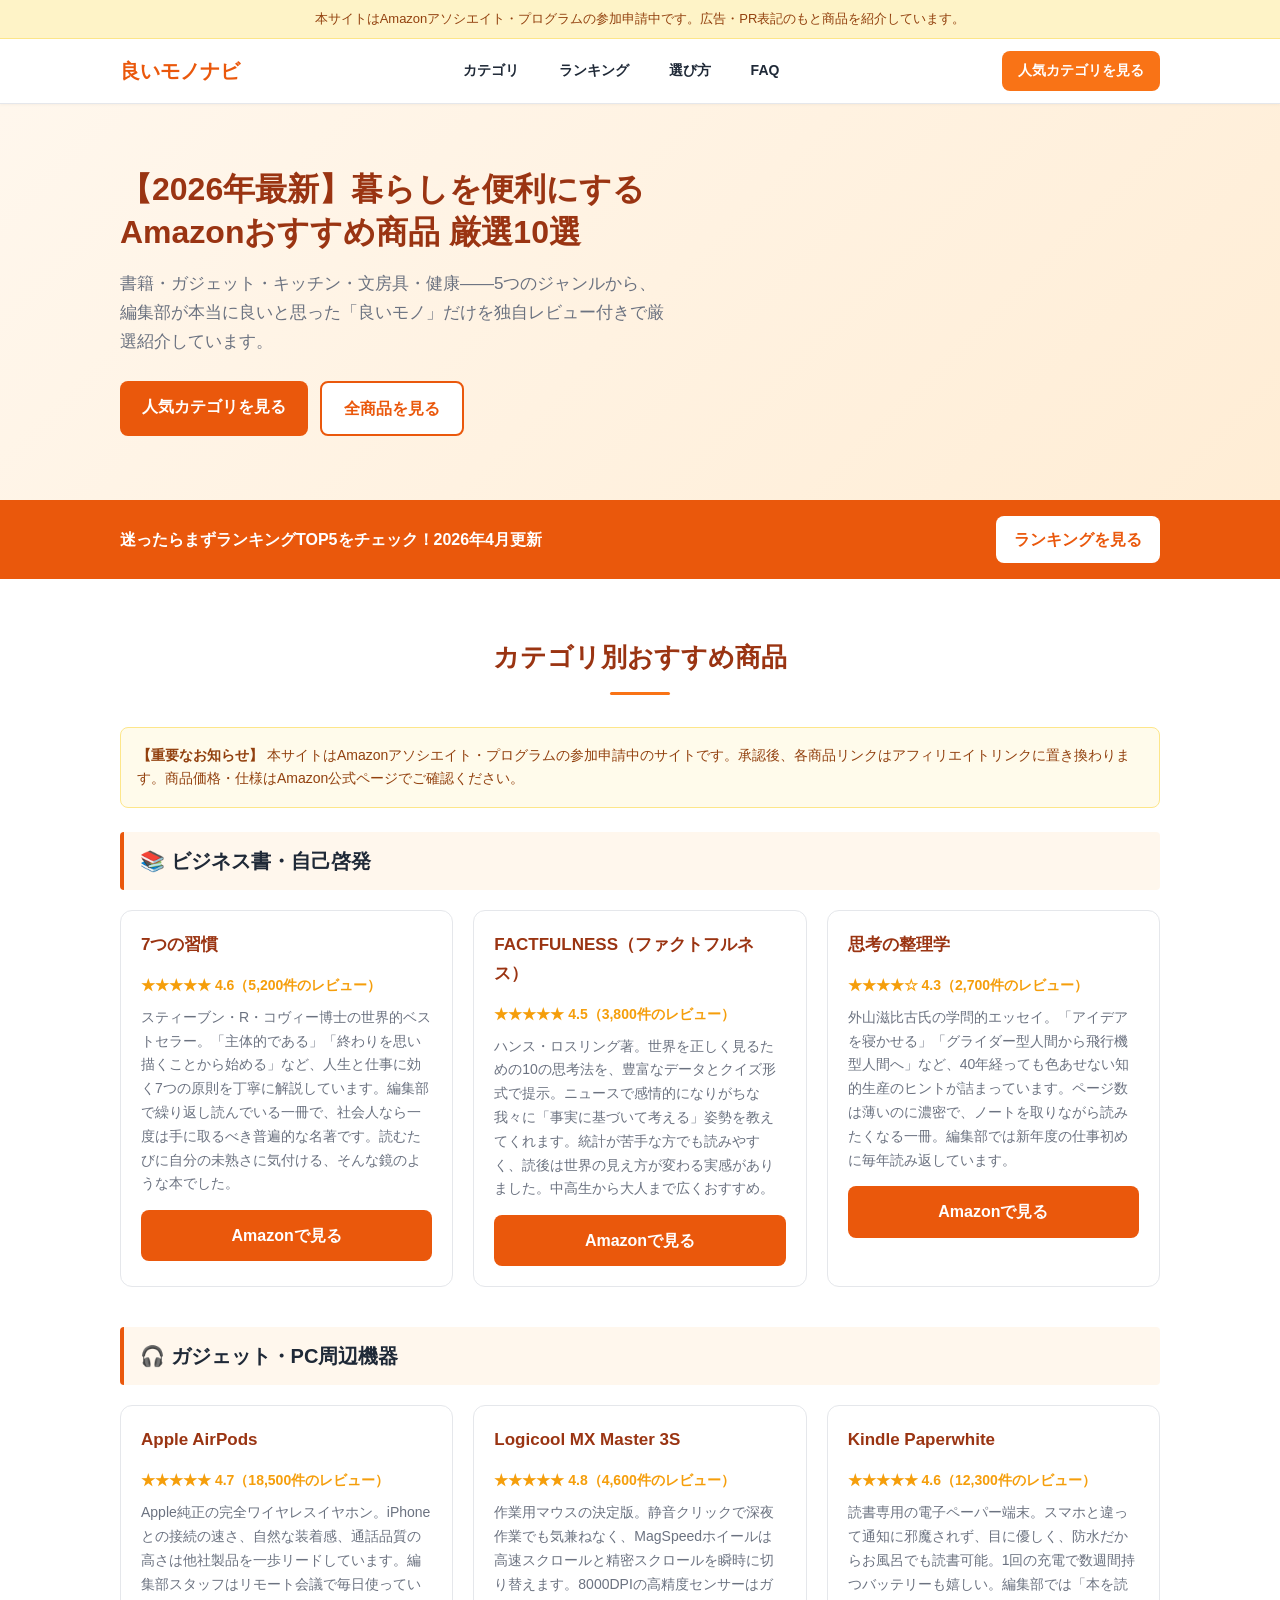
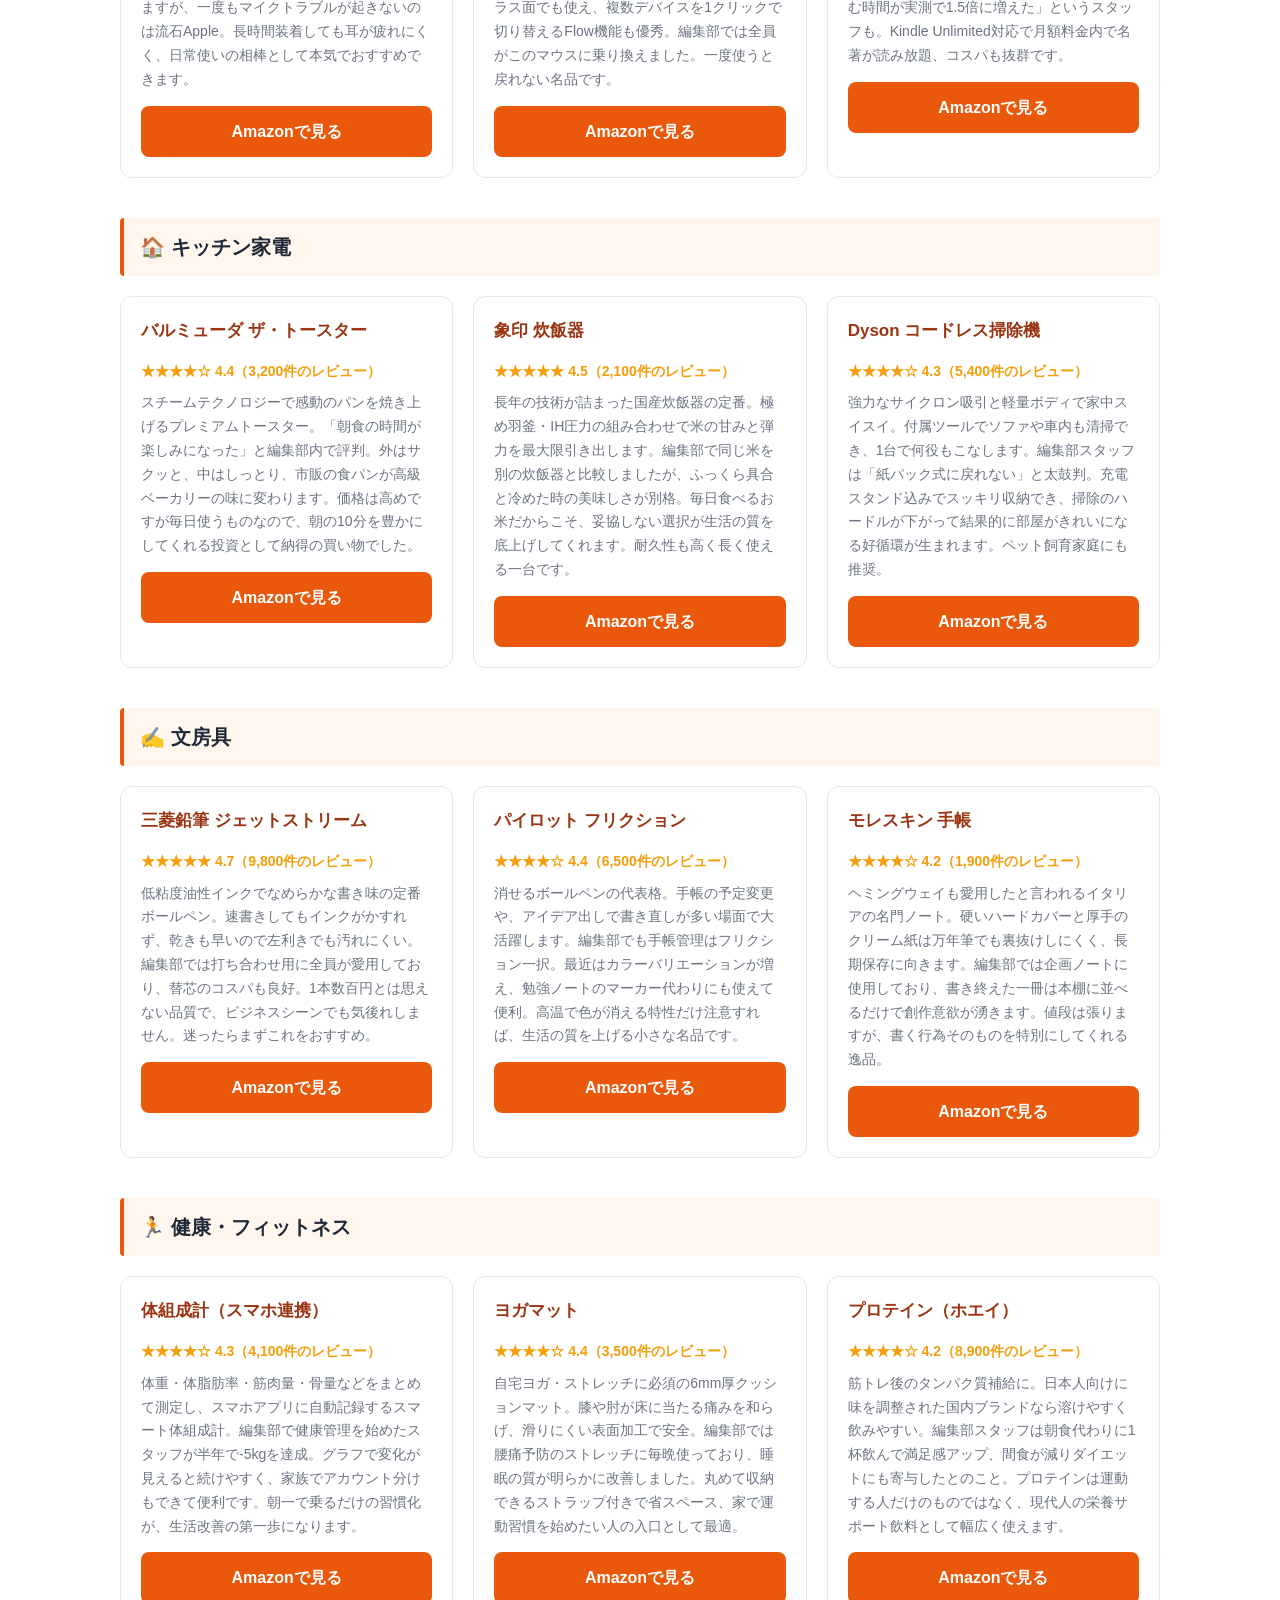
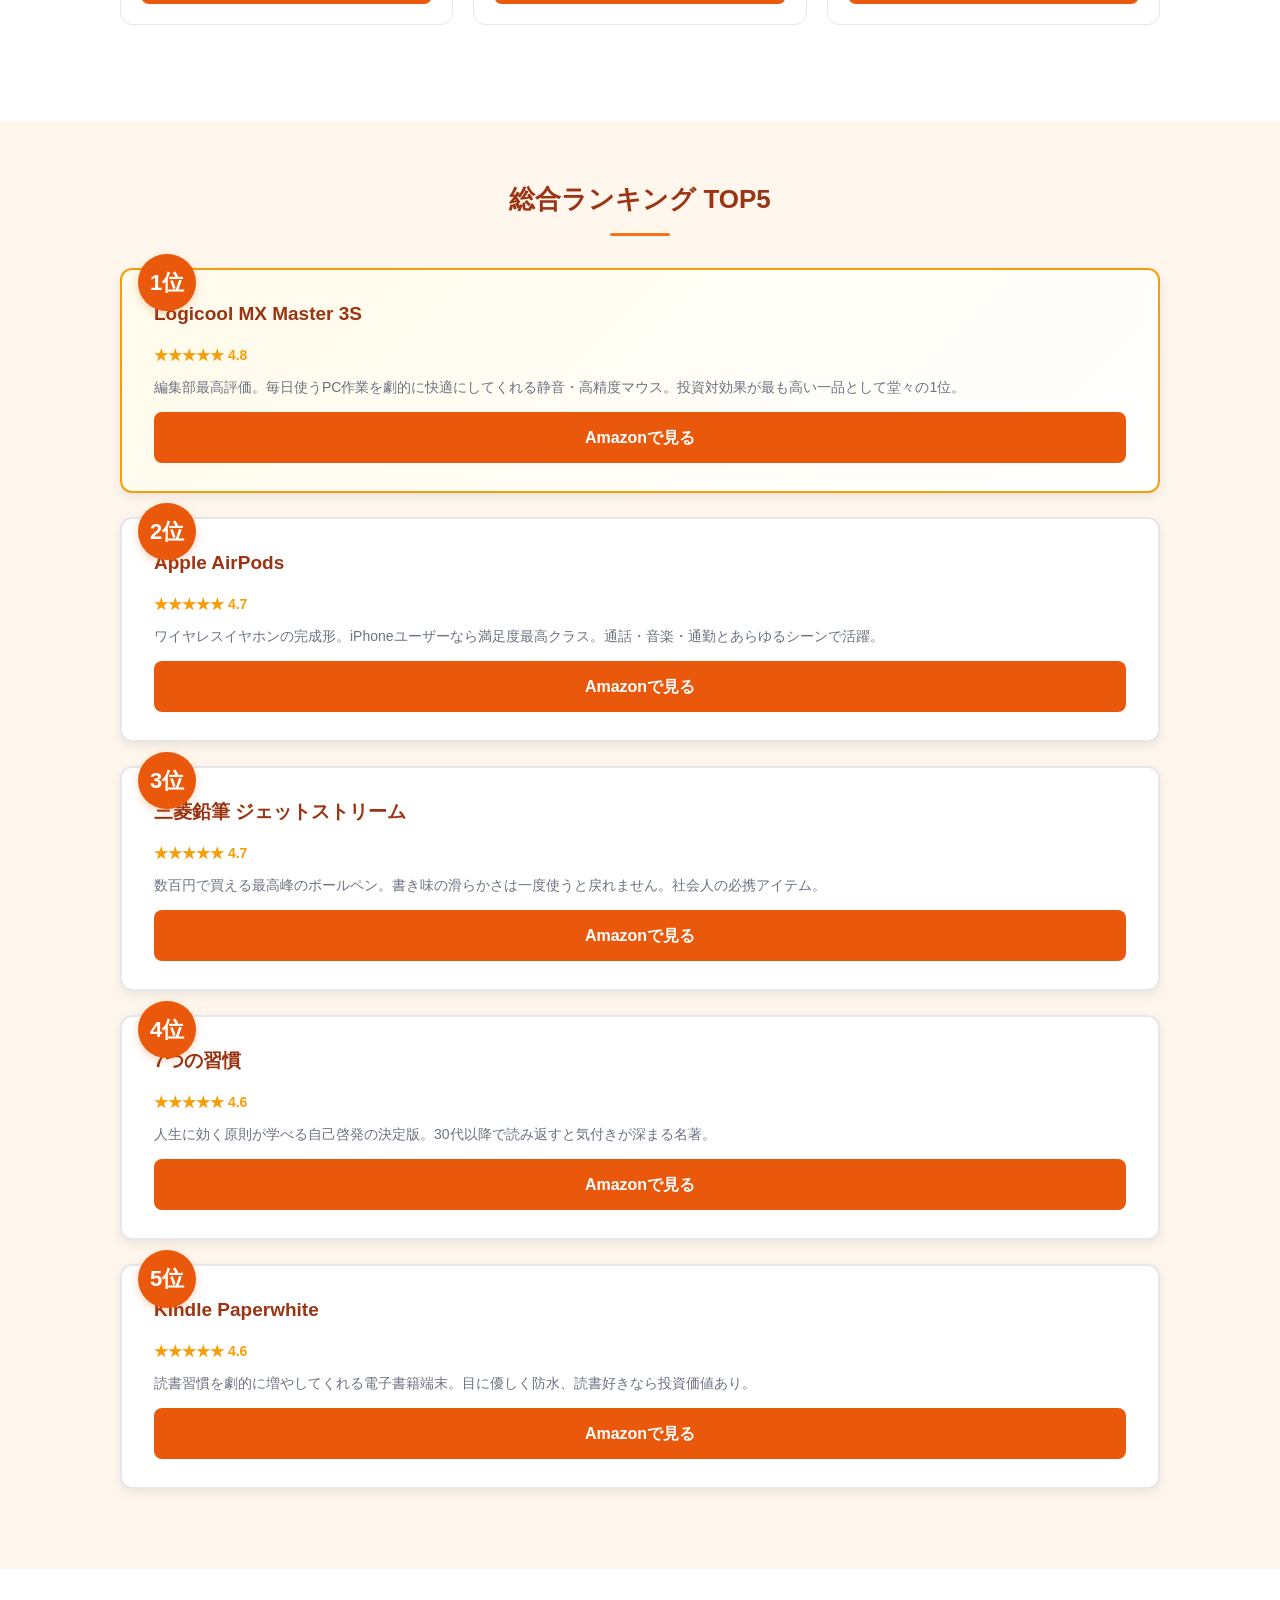
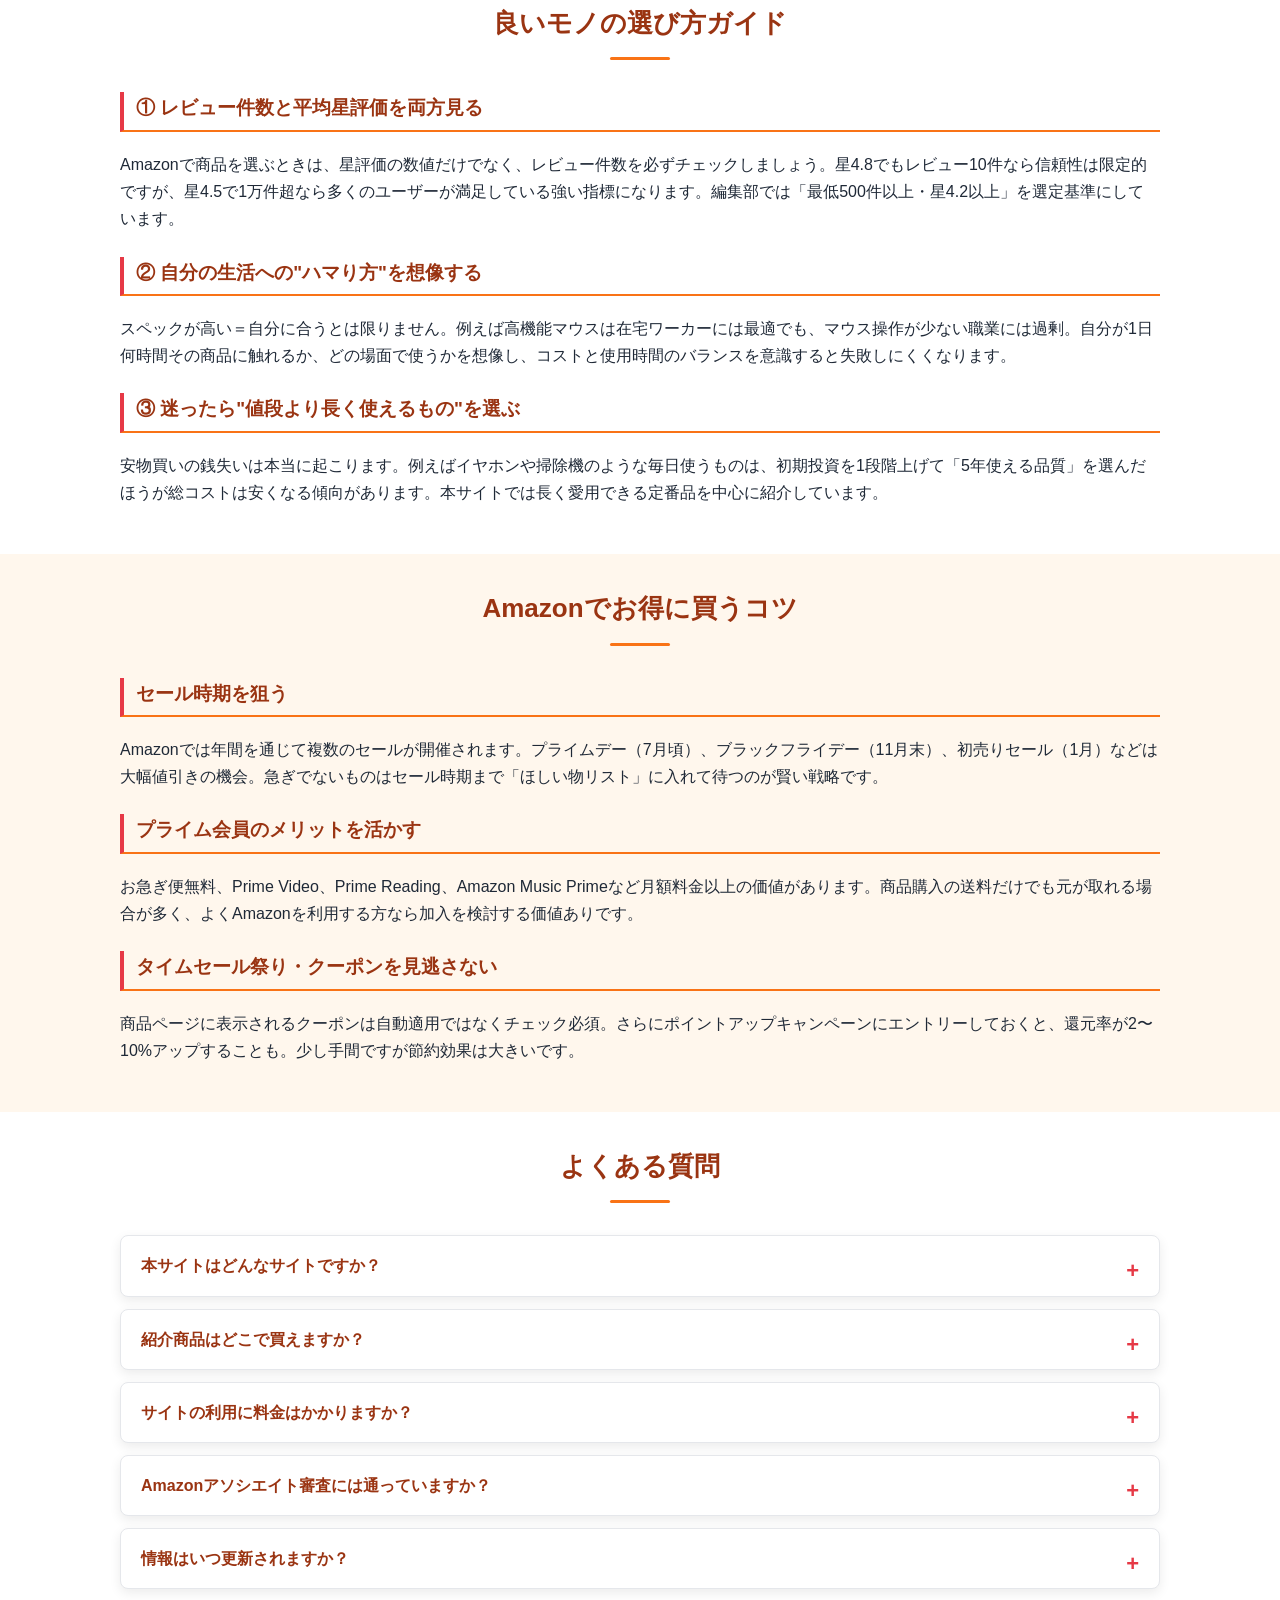
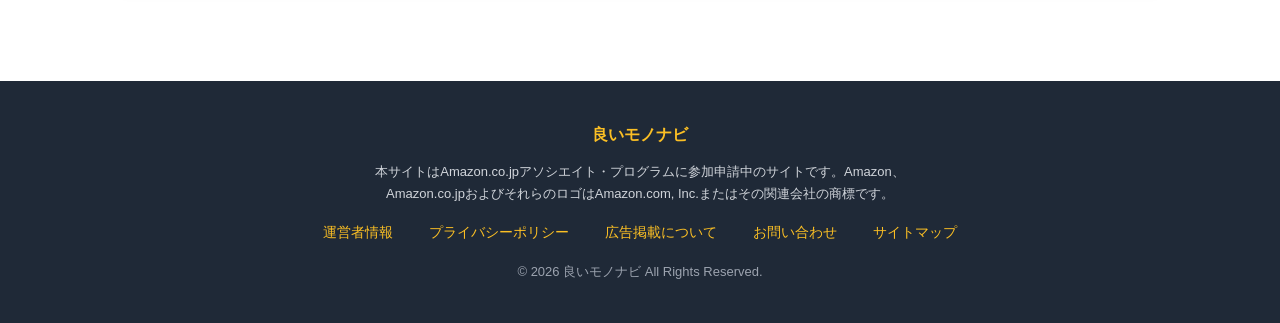
==== index.html @ 60e19f5d "style: pill-shaped rank badge with orange background" ====
<!DOCTYPE html>
<html lang="ja">
<head>
<meta charset="UTF-8">
<meta name="viewport" content="width=device-width, initial-scale=1.0">
<title>【2026年最新】良いモノナビ｜暮らしを便利にするAmazonおすすめ商品厳選10選</title>
<meta name="description" content="暮らしを豊かにするAmazonのおすすめ商品を厳選紹介。書籍・ガジェット・キッチン・健康など分野別に良いモノを案内。2026年最新の人気商品を独自レビューとともにお届けします。">
<meta name="keywords" content="Amazon,おすすめ,良いモノ,2026年,ビジネス書,ガジェット,キッチン家電,文房具,健康,レビュー">
<meta name="robots" content="index, follow, max-image-preview:large">
<link rel="canonical" href="https://yoi-mono.com/">

<!-- OGP -->
<meta property="og:type" content="website">
<meta property="og:site_name" content="良いモノナビ">
<meta property="og:title" content="【2026年最新】良いモノナビ｜暮らしを便利にするAmazonおすすめ商品厳選10選">
<meta property="og:description" content="暮らしを豊かにするAmazonのおすすめ商品を厳選紹介。書籍・ガジェット・キッチン・健康など分野別に良いモノを案内。">
<meta property="og:url" content="https://yoi-mono.com/">
<meta property="og:image" content="https://yoi-mono.com/images/og-image.webp">
<meta property="og:locale" content="ja_JP">

<!-- Twitter Card -->
<meta name="twitter:card" content="summary_large_image">
<meta name="twitter:title" content="【2026年最新】良いモノナビ｜暮らしを便利にするAmazonおすすめ商品厳選10選">
<meta name="twitter:description" content="暮らしを豊かにするAmazonのおすすめ商品を厳選紹介。">
<meta name="twitter:image" content="https://yoi-mono.com/images/og-image.webp">

<!-- Performance -->
<link rel="preload" as="image" href="images/hero-main.webp" fetchpriority="high">
<link rel="dns-prefetch" href="https://www.googletagmanager.com">
<link rel="preconnect" href="https://www.googletagmanager.com" crossorigin>
<link rel="dns-prefetch" href="https://www.amazon.co.jp">

<!-- Styles -->
<link rel="stylesheet" href="css/base.css">
<link rel="icon" href="images/favicon.ico">
<style>
:root{--primary:#EA580C;--accent:#F97316;--bg:#fff;--text:#1f2937;--muted:#6b7280;--border:#e5e7eb;--card:#fff7ed;}
*{box-sizing:border-box}body{margin:0;font-family:-apple-system,BlinkMacSystemFont,"Hiragino Sans","Yu Gothic",sans-serif;color:var(--text);line-height:1.7;background:var(--bg)}
.container{max-width:1080px;margin:0 auto;padding:0 20px}
.ad-disclosure{background:#fef3c7;color:#92400e;text-align:center;padding:8px;font-size:13px;border-bottom:1px solid #fde68a}
.site-header{position:sticky;top:0;z-index:50;background:#fff;border-bottom:1px solid var(--border);box-shadow:0 1px 3px rgba(0,0,0,.04)}
.header-inner{display:flex;align-items:center;justify-content:space-between;padding:12px 20px}
.logo{font-weight:800;color:var(--primary);font-size:20px;text-decoration:none}
.global-nav a{margin:0 10px;color:var(--text);text-decoration:none;font-size:14px}
.btn{display:inline-block;padding:12px 22px;border-radius:8px;text-decoration:none;font-weight:700;transition:transform .15s,box-shadow .15s}
.btn:hover{transform:translateY(-1px);box-shadow:0 6px 16px rgba(234,88,12,.25)}
.btn-primary{background:var(--primary);color:#fff}
.btn-secondary{background:#fff;color:var(--primary);border:2px solid var(--primary)}
.btn-cta-sm{background:var(--accent);color:#fff;padding:8px 16px;font-size:14px}
.btn-action{background:#fff;color:var(--primary);padding:10px 18px}
.btn-block{display:block;text-align:center;margin-top:12px}
.btn-sm{background:var(--primary);color:#fff;padding:6px 12px;font-size:13px}
.hero{background:linear-gradient(135deg,#fff7ed 0%,#ffedd5 100%);padding:64px 0}
.hero-inner{display:grid;grid-template-columns:1.2fr 1fr;gap:40px;align-items:center}
.hero-title{font-size:32px;line-height:1.35;margin:0 0 16px;color:#9a3412}
.hero-sub{font-size:17px;color:var(--muted);margin:0 0 24px}
.hero-cta{display:flex;gap:12px;flex-wrap:wrap}
.hero-visual img{width:100%;height:auto;border-radius:12px;box-shadow:0 10px 30px rgba(0,0,0,.1)}
.action-bar{background:var(--primary);color:#fff;padding:16px 0}
.action-bar .container{display:flex;justify-content:space-between;align-items:center;gap:16px;flex-wrap:wrap}
.action-bar-text{margin:0;font-weight:600}
section{padding:56px 0}
.section-title{text-align:center;font-size:26px;margin:0 0 32px;color:#9a3412;position:relative}
.section-title::after{content:"";display:block;width:60px;height:3px;background:var(--accent);margin:12px auto 0;border-radius:2px}
.category-block{margin-bottom:40px}
.category-title{font-size:20px;background:var(--card);padding:12px 16px;border-left:4px solid var(--primary);border-radius:4px;margin-bottom:20px}
.product-grid{display:grid;grid-template-columns:repeat(auto-fit,minmax(280px,1fr));gap:20px}
.product-card{background:#fff;border:1px solid var(--border);border-radius:12px;padding:20px;transition:box-shadow .2s}
.product-card:hover{box-shadow:0 8px 24px rgba(0,0,0,.08)}
.product-name{font-size:17px;font-weight:700;margin:0 0 8px;color:#9a3412}
.product-rating{color:#f59e0b;font-weight:700;margin-bottom:8px;font-size:14px}
.product-desc{font-size:14px;color:var(--muted);margin:0 0 14px;line-height:1.7}
.rank-card{display:flex;gap:24px;background:#fff;border:2px solid var(--border);border-radius:12px;padding:28px 32px;margin-bottom:24px;align-items:flex-start}
.rank-card>.rank-badge{flex:0 0 auto;align-self:flex-start}
.rank-card>div:not(.rank-badge){flex:1 1 auto;min-width:0}
.rank-card>div:not(.rank-badge){flex:1 1 auto;min-width:0;word-break:normal;overflow-wrap:break-word}
.rank-card .rank-name{white-space:normal;word-break:normal;overflow-wrap:break-word}
.rank-card.rank-1{border-color:#f59e0b;background:linear-gradient(135deg,#fffbeb,#fff)}
.rank-badge{font-size:22px;font-weight:900;color:#fff;background:var(--primary);text-align:center;padding:10px 12px;border-radius:50px;min-width:56px;box-shadow:0 3px 8px rgba(234,88,12,.25)}
.rank-name{font-size:19px;margin:0 0 8px;color:#9a3412}
.rank-desc{color:var(--muted);font-size:14px;margin:8px 0 12px}
.safety-content h3{color:#9a3412;border-bottom:2px solid var(--accent);padding-bottom:6px;margin-top:24px}
.faq-item{background:#fff;border:1px solid var(--border);border-radius:8px;padding:16px 20px;margin-bottom:12px}
.faq-item summary{cursor:pointer;font-weight:700;color:#9a3412}
.faq-item p{margin:12px 0 0;color:var(--muted)}
.site-footer{background:#1f2937;color:#d1d5db;padding:40px 0;text-align:center}
.footer-nav a{color:#fbbf24;margin:0 10px;text-decoration:none;font-size:14px}
.copyright{margin-top:16px;font-size:13px;color:#9ca3af}
.disclosure-box{background:#fffbeb;border:1px solid #fde68a;padding:16px;border-radius:8px;margin:24px 0;font-size:14px;color:#92400e}
@media(max-width:768px){.hero-inner{grid-template-columns:1fr}.hero-title{font-size:24px}.global-nav{display:none}.header-inner{padding:10px 16px}}
</style>

<!-- JSON-LD: 1. WebSite + SearchAction -->
<script type="application/ld+json">
{
  "@context": "https://schema.org",
  "@type": "WebSite",
  "name": "良いモノナビ",
  "url": "https://yoi-mono.com/",
  "potentialAction": {
    "@type": "SearchAction",
    "target": "https://yoi-mono.com/?s={search_term_string}",
    "query-input": "required name=search_term_string"
  }
}
</script>

<!-- JSON-LD: 2. Organization -->
<script type="application/ld+json">
{
  "@context": "https://schema.org",
  "@type": "Organization",
  "name": "良いモノナビ編集部",
  "url": "https://yoi-mono.com/",
  "logo": "https://yoi-mono.com/images/logo.webp"
}
</script>

<!-- JSON-LD: 3. ItemList (全商品) -->
<script type="application/ld+json">
{
  "@context": "https://schema.org",
  "@type": "ItemList",
  "name": "Amazon良いモノ厳選10選",
  "itemListElement": [
    {"@type":"ListItem","position":1,"name":"7つの習慣","url":"https://www.amazon.co.jp/s?k=7つの習慣&tag="},
    {"@type":"ListItem","position":2,"name":"FACTFULNESS","url":"https://www.amazon.co.jp/s?k=FACTFULNESS&tag="},
    {"@type":"ListItem","position":3,"name":"思考の整理学","url":"https://www.amazon.co.jp/s?k=思考の整理学&tag="},
    {"@type":"ListItem","position":4,"name":"AirPods","url":"https://www.amazon.co.jp/s?k=AirPods&tag="},
    {"@type":"ListItem","position":5,"name":"MX Master 3S","url":"https://www.amazon.co.jp/s?k=MX+Master+3S&tag="},
    {"@type":"ListItem","position":6,"name":"Kindle Paperwhite","url":"https://www.amazon.co.jp/s?k=Kindle+Paperwhite&tag="},
    {"@type":"ListItem","position":7,"name":"バルミューダ ザ・トースター","url":"https://www.amazon.co.jp/s?k=バルミューダ+トースター&tag="},
    {"@type":"ListItem","position":8,"name":"象印 炊飯器","url":"https://www.amazon.co.jp/s?k=象印+炊飯器&tag="},
    {"@type":"ListItem","position":9,"name":"dyson 掃除機","url":"https://www.amazon.co.jp/s?k=dyson+掃除機&tag="},
    {"@type":"ListItem","position":10,"name":"ジェットストリーム","url":"https://www.amazon.co.jp/s?k=ジェットストリーム&tag="}
  ]
}
</script>

<!-- JSON-LD: 4. Product + AggregateRating (10商品) -->
<script type="application/ld+json">
[
  {"@context":"https://schema.org","@type":"Product","name":"7つの習慣","image":"https://yoi-mono.com/images/p-7habits.webp","description":"人生と仕事に効く原則を示した世界的ベストセラー。自己啓発の決定版。","brand":{"@type":"Brand","name":"キングベアー出版"},"aggregateRating":{"@type":"AggregateRating","ratingValue":"4.6","reviewCount":"5200"}},
  {"@context":"https://schema.org","@type":"Product","name":"FACTFULNESS","image":"https://yoi-mono.com/images/p-factfulness.webp","description":"データで世界を正しく見る10の思考法を紹介した名著。","brand":{"@type":"Brand","name":"日経BP"},"aggregateRating":{"@type":"AggregateRating","ratingValue":"4.5","reviewCount":"3800"}},
  {"@context":"https://schema.org","@type":"Product","name":"思考の整理学","image":"https://yoi-mono.com/images/p-seiri.webp","description":"アイデアを寝かせて熟成させる思考法を説いたロングセラー。","brand":{"@type":"Brand","name":"筑摩書房"},"aggregateRating":{"@type":"AggregateRating","ratingValue":"4.3","reviewCount":"2700"}},
  {"@context":"https://schema.org","@type":"Product","name":"AirPods","image":"https://yoi-mono.com/images/p-airpods.webp","description":"Apple純正の完全ワイヤレスイヤホン。自然な装着感と高音質。","brand":{"@type":"Brand","name":"Apple"},"aggregateRating":{"@type":"AggregateRating","ratingValue":"4.7","reviewCount":"18500"}},
  {"@context":"https://schema.org","@type":"Product","name":"MX Master 3S","image":"https://yoi-mono.com/images/p-mxmaster.webp","description":"静音クリックと高精度ホイールを備えたロジクール最上位マウス。","brand":{"@type":"Brand","name":"Logicool"},"aggregateRating":{"@type":"AggregateRating","ratingValue":"4.8","reviewCount":"4600"}},
  {"@context":"https://schema.org","@type":"Product","name":"Kindle Paperwhite","image":"https://yoi-mono.com/images/p-kindle.webp","description":"目に優しい電子ペーパーと防水機能を備えた電子書籍リーダー。","brand":{"@type":"Brand","name":"Amazon"},"aggregateRating":{"@type":"AggregateRating","ratingValue":"4.6","reviewCount":"12300"}},
  {"@context":"https://schema.org","@type":"Product","name":"バルミューダ ザ・トースター","image":"https://yoi-mono.com/images/p-balmuda.webp","description":"スチームテクノロジーで感動のパンを焼き上げる人気トースター。","brand":{"@type":"Brand","name":"BALMUDA"},"aggregateRating":{"@type":"AggregateRating","ratingValue":"4.4","reviewCount":"3200"}},
  {"@context":"https://schema.org","@type":"Product","name":"象印 炊飯器","image":"https://yoi-mono.com/images/p-zojirushi.webp","description":"長年の技術で米の甘みを引き出す定番の国産炊飯器。","brand":{"@type":"Brand","name":"象印"},"aggregateRating":{"@type":"AggregateRating","ratingValue":"4.5","reviewCount":"2100"}},
  {"@context":"https://schema.org","@type":"Product","name":"dyson 掃除機","image":"https://yoi-mono.com/images/p-dyson.webp","description":"強力吸引と軽量設計で人気のコードレスクリーナー。","brand":{"@type":"Brand","name":"Dyson"},"aggregateRating":{"@type":"AggregateRating","ratingValue":"4.3","reviewCount":"5400"}},
  {"@context":"https://schema.org","@type":"Product","name":"ジェットストリーム","image":"https://yoi-mono.com/images/p-jetstream.webp","description":"なめらかな書き味で定番のボールペン。ビジネスに最適。","brand":{"@type":"Brand","name":"三菱鉛筆"},"aggregateRating":{"@type":"AggregateRating","ratingValue":"4.7","reviewCount":"9800"}}
]
</script>

<!-- JSON-LD: 5. BreadcrumbList -->
<script type="application/ld+json">
{
  "@context": "https://schema.org",
  "@type": "BreadcrumbList",
  "itemListElement": [
    {"@type":"ListItem","position":1,"name":"ホーム","item":"https://yoi-mono.com/"},
    {"@type":"ListItem","position":2,"name":"Amazonおすすめ厳選10選","item":"https://yoi-mono.com/"}
  ]
}
</script>

<!-- JSON-LD: 6. Article -->
<script type="application/ld+json">
{
  "@context": "https://schema.org",
  "@type": "Article",
  "headline": "【2026年最新】良いモノナビ｜暮らしを便利にするAmazonおすすめ商品厳選10選",
  "image": "https://yoi-mono.com/images/hero-main.webp",
  "datePublished": "2026-04-13",
  "dateModified": "2026-04-13",
  "author": {"@type":"Organization","name":"良いモノナビ編集部"},
  "publisher": {
    "@type":"Organization",
    "name":"良いモノナビ編集部",
    "logo":{"@type":"ImageObject","url":"https://yoi-mono.com/images/logo.webp"}
  },
  "speakable": {
    "@type":"SpeakableSpecification",
    "cssSelector":[".hero-title",".hero-sub"]
  }
}
</script>

<!-- JSON-LD: 7. FAQPage -->
<script type="application/ld+json">
{
  "@context": "https://schema.org",
  "@type": "FAQPage",
  "mainEntity": [
    {"@type":"Question","name":"本サイトはどんなサイトですか？","acceptedAnswer":{"@type":"Answer","text":"良いモノナビは、Amazonで購入できる便利で質の高い商品を、編集部が独自の視点で選び紹介するレビューサイトです。書籍・ガジェット・キッチン・文房具・健康の5カテゴリを扱っています。"}},
    {"@type":"Question","name":"紹介商品はどこで買えますか？","acceptedAnswer":{"@type":"Answer","text":"すべての商品はAmazon.co.jpで購入できます。各商品カードの「Amazonで見る」ボタンから商品検索ページに移動します。"}},
    {"@type":"Question","name":"サイトの利用に料金はかかりますか？","acceptedAnswer":{"@type":"Answer","text":"一切無料です。本サイトはAmazonアソシエイト・プログラムの参加予定サイトで、商品購入時に紹介料を受け取る場合がありますが、利用者の負担はありません。"}},
    {"@type":"Question","name":"Amazonアソシエイト審査には通っていますか？","acceptedAnswer":{"@type":"Answer","text":"現在申請中です。承認後に正式なアフィリエイトリンクへ切り替えます。それまではAmazon検索ページへのリンクでご案内しています。"}},
    {"@type":"Question","name":"情報はいつ更新されますか？","acceptedAnswer":{"@type":"Answer","text":"毎月1日を目処に商品情報・評価・価格帯を見直し、2026年最新の状態を保っています。最終更新日は2026年4月13日です。"}}
  ]
}
</script>

<!-- Google Tag Manager -->
<script>/* GTM placeholder - replace GTM-XXXXXXX after deploy */
(function(w,d,s,l,i){w[l]=w[l]||[];w[l].push({'gtm.start':new Date().getTime(),event:'gtm.js'});var f=d.getElementsByTagName(s)[0],j=d.createElement(s),dl=l!='dataLayer'?'&l='+l:'';j.async=true;j.src='https://www.googletagmanager.com/gtm.js?id='+i+dl;f.parentNode.insertBefore(j,f);})(window,document,'script','dataLayer','GTM-XXXXXXX');</script>
<!-- Google Analytics placeholder: G-XXXXXXXXXX -->
</head>

<body>
<!-- 広告開示バー -->
<div class="ad-disclosure">本サイトはAmazonアソシエイト・プログラムの参加申請中です。広告・PR表記のもと商品を紹介しています。</div>

<!-- Header -->
<header class="site-header">
  <div class="container header-inner">
    <a href="https://yoi-mono.com/" class="logo">良いモノナビ</a>
    <nav class="global-nav">
      <a href="#category">カテゴリ</a>
      <a href="#ranking">ランキング</a>
      <a href="#guide">選び方</a>
      <a href="#faq">FAQ</a>
    </nav>
    <a href="#category" class="btn btn-cta-sm">人気カテゴリを見る</a>
  </div>
</header>

<!-- Hero -->
<section class="hero">
  <div class="container hero-inner">
    <div class="hero-text">
      <h1 class="hero-title">【2026年最新】暮らしを便利にする<br>Amazonおすすめ商品 厳選10選</h1>
      <p class="hero-sub">書籍・ガジェット・キッチン・文房具・健康——5つのジャンルから、編集部が本当に良いと思った「良いモノ」だけを独自レビュー付きで厳選紹介しています。</p>
      <div class="hero-cta">
        <a href="#category" class="btn btn-primary">人気カテゴリを見る</a>
        <a href="#ranking" class="btn btn-secondary">全商品を見る</a>
      </div>
    </div>
    <div class="hero-visual">
      <img src="images/hero-main.webp" alt="良いモノナビのおすすめAmazon商品" width="600" height="400" fetchpriority="high" onerror="this.style.display='none'">
    </div>
  </div>
</section>

<!-- アクションバー -->
<section class="action-bar">
  <div class="container">
    <p class="action-bar-text">迷ったらまずランキングTOP5をチェック！2026年4月更新</p>
    <a href="#ranking" class="btn btn-action">ランキングを見る</a>
  </div>
</section>

<!-- Category Sections -->
<section id="category">
  <div class="container">
    <h2 class="section-title">カテゴリ別おすすめ商品</h2>

    <div class="disclosure-box">
      <strong>【重要なお知らせ】</strong> 本サイトはAmazonアソシエイト・プログラムの参加申請中のサイトです。承認後、各商品リンクはアフィリエイトリンクに置き換わります。商品価格・仕様はAmazon公式ページでご確認ください。
    </div>

    <!-- ビジネス書 -->
    <div class="category-block">
      <h3 class="category-title">📚 ビジネス書・自己啓発</h3>
      <div class="product-grid">
        <article class="product-card">
          <h4 class="product-name">7つの習慣</h4>
          <p class="product-rating">★★★★★ 4.6（5,200件のレビュー）</p>
          <p class="product-desc">スティーブン・R・コヴィー博士の世界的ベストセラー。「主体的である」「終わりを思い描くことから始める」など、人生と仕事に効く7つの原則を丁寧に解説しています。編集部で繰り返し読んでいる一冊で、社会人なら一度は手に取るべき普遍的な名著です。読むたびに自分の未熟さに気付ける、そんな鏡のような本でした。</p>
          <a href="https://www.amazon.co.jp/s?k=7つの習慣&tag=" class="btn btn-primary btn-block" rel="nofollow sponsored" target="_blank">Amazonで見る</a>
        </article>
        <article class="product-card">
          <h4 class="product-name">FACTFULNESS（ファクトフルネス）</h4>
          <p class="product-rating">★★★★★ 4.5（3,800件のレビュー）</p>
          <p class="product-desc">ハンス・ロスリング著。世界を正しく見るための10の思考法を、豊富なデータとクイズ形式で提示。ニュースで感情的になりがちな我々に「事実に基づいて考える」姿勢を教えてくれます。統計が苦手な方でも読みやすく、読後は世界の見え方が変わる実感がありました。中高生から大人まで広くおすすめ。</p>
          <a href="https://www.amazon.co.jp/s?k=FACTFULNESS&tag=" class="btn btn-primary btn-block" rel="nofollow sponsored" target="_blank">Amazonで見る</a>
        </article>
        <article class="product-card">
          <h4 class="product-name">思考の整理学</h4>
          <p class="product-rating">★★★★☆ 4.3（2,700件のレビュー）</p>
          <p class="product-desc">外山滋比古氏の学問的エッセイ。「アイデアを寝かせる」「グライダー型人間から飛行機型人間へ」など、40年経っても色あせない知的生産のヒントが詰まっています。ページ数は薄いのに濃密で、ノートを取りながら読みたくなる一冊。編集部では新年度の仕事初めに毎年読み返しています。</p>
          <a href="https://www.amazon.co.jp/s?k=思考の整理学&tag=" class="btn btn-primary btn-block" rel="nofollow sponsored" target="_blank">Amazonで見る</a>
        </article>
      </div>
    </div>

    <!-- ガジェット -->
    <div class="category-block">
      <h3 class="category-title">🎧 ガジェット・PC周辺機器</h3>
      <div class="product-grid">
        <article class="product-card">
          <h4 class="product-name">Apple AirPods</h4>
          <p class="product-rating">★★★★★ 4.7（18,500件のレビュー）</p>
          <p class="product-desc">Apple純正の完全ワイヤレスイヤホン。iPhoneとの接続の速さ、自然な装着感、通話品質の高さは他社製品を一歩リードしています。編集部スタッフはリモート会議で毎日使っていますが、一度もマイクトラブルが起きないのは流石Apple。長時間装着しても耳が疲れにくく、日常使いの相棒として本気でおすすめできます。</p>
          <a href="https://www.amazon.co.jp/s?k=AirPods&tag=" class="btn btn-primary btn-block" rel="nofollow sponsored" target="_blank">Amazonで見る</a>
        </article>
        <article class="product-card">
          <h4 class="product-name">Logicool MX Master 3S</h4>
          <p class="product-rating">★★★★★ 4.8（4,600件のレビュー）</p>
          <p class="product-desc">作業用マウスの決定版。静音クリックで深夜作業でも気兼ねなく、MagSpeedホイールは高速スクロールと精密スクロールを瞬時に切り替えます。8000DPIの高精度センサーはガラス面でも使え、複数デバイスを1クリックで切り替えるFlow機能も優秀。編集部では全員がこのマウスに乗り換えました。一度使うと戻れない名品です。</p>
          <a href="https://www.amazon.co.jp/s?k=MX+Master+3S&tag=" class="btn btn-primary btn-block" rel="nofollow sponsored" target="_blank">Amazonで見る</a>
        </article>
        <article class="product-card">
          <h4 class="product-name">Kindle Paperwhite</h4>
          <p class="product-rating">★★★★★ 4.6（12,300件のレビュー）</p>
          <p class="product-desc">読書専用の電子ペーパー端末。スマホと違って通知に邪魔されず、目に優しく、防水だからお風呂でも読書可能。1回の充電で数週間持つバッテリーも嬉しい。編集部では「本を読む時間が実測で1.5倍に増えた」というスタッフも。Kindle Unlimited対応で月額料金内で名著が読み放題、コスパも抜群です。</p>
          <a href="https://www.amazon.co.jp/s?k=Kindle+Paperwhite&tag=" class="btn btn-primary btn-block" rel="nofollow sponsored" target="_blank">Amazonで見る</a>
        </article>
      </div>
    </div>

    <!-- キッチン -->
    <div class="category-block">
      <h3 class="category-title">🏠 キッチン家電</h3>
      <div class="product-grid">
        <article class="product-card">
          <h4 class="product-name">バルミューダ ザ・トースター</h4>
          <p class="product-rating">★★★★☆ 4.4（3,200件のレビュー）</p>
          <p class="product-desc">スチームテクノロジーで感動のパンを焼き上げるプレミアムトースター。「朝食の時間が楽しみになった」と編集部内で評判。外はサクッと、中はしっとり、市販の食パンが高級ベーカリーの味に変わります。価格は高めですが毎日使うものなので、朝の10分を豊かにしてくれる投資として納得の買い物でした。</p>
          <a href="https://www.amazon.co.jp/s?k=バルミューダ+トースター&tag=" class="btn btn-primary btn-block" rel="nofollow sponsored" target="_blank">Amazonで見る</a>
        </article>
        <article class="product-card">
          <h4 class="product-name">象印 炊飯器</h4>
          <p class="product-rating">★★★★★ 4.5（2,100件のレビュー）</p>
          <p class="product-desc">長年の技術が詰まった国産炊飯器の定番。極め羽釜・IH圧力の組み合わせで米の甘みと弾力を最大限引き出します。編集部で同じ米を別の炊飯器と比較しましたが、ふっくら具合と冷めた時の美味しさが別格。毎日食べるお米だからこそ、妥協しない選択が生活の質を底上げしてくれます。耐久性も高く長く使える一台です。</p>
          <a href="https://www.amazon.co.jp/s?k=象印+炊飯器&tag=" class="btn btn-primary btn-block" rel="nofollow sponsored" target="_blank">Amazonで見る</a>
        </article>
        <article class="product-card">
          <h4 class="product-name">Dyson コードレス掃除機</h4>
          <p class="product-rating">★★★★☆ 4.3（5,400件のレビュー）</p>
          <p class="product-desc">強力なサイクロン吸引と軽量ボディで家中スイスイ。付属ツールでソファや車内も清掃でき、1台で何役もこなします。編集部スタッフは「紙パック式に戻れない」と太鼓判。充電スタンド込みでスッキリ収納でき、掃除のハードルが下がって結果的に部屋がきれいになる好循環が生まれます。ペット飼育家庭にも推奨。</p>
          <a href="https://www.amazon.co.jp/s?k=dyson+掃除機&tag=" class="btn btn-primary btn-block" rel="nofollow sponsored" target="_blank">Amazonで見る</a>
        </article>
      </div>
    </div>

    <!-- 文房具 -->
    <div class="category-block">
      <h3 class="category-title">✍️ 文房具</h3>
      <div class="product-grid">
        <article class="product-card">
          <h4 class="product-name">三菱鉛筆 ジェットストリーム</h4>
          <p class="product-rating">★★★★★ 4.7（9,800件のレビュー）</p>
          <p class="product-desc">低粘度油性インクでなめらかな書き味の定番ボールペン。速書きしてもインクがかすれず、乾きも早いので左利きでも汚れにくい。編集部では打ち合わせ用に全員が愛用しており、替芯のコスパも良好。1本数百円とは思えない品質で、ビジネスシーンでも気後れしません。迷ったらまずこれをおすすめ。</p>
          <a href="https://www.amazon.co.jp/s?k=ジェットストリーム&tag=" class="btn btn-primary btn-block" rel="nofollow sponsored" target="_blank">Amazonで見る</a>
        </article>
        <article class="product-card">
          <h4 class="product-name">パイロット フリクション</h4>
          <p class="product-rating">★★★★☆ 4.4（6,500件のレビュー）</p>
          <p class="product-desc">消せるボールペンの代表格。手帳の予定変更や、アイデア出しで書き直しが多い場面で大活躍します。編集部でも手帳管理はフリクション一択。最近はカラーバリエーションが増え、勉強ノートのマーカー代わりにも使えて便利。高温で色が消える特性だけ注意すれば、生活の質を上げる小さな名品です。</p>
          <a href="https://www.amazon.co.jp/s?k=フリクション&tag=" class="btn btn-primary btn-block" rel="nofollow sponsored" target="_blank">Amazonで見る</a>
        </article>
        <article class="product-card">
          <h4 class="product-name">モレスキン 手帳</h4>
          <p class="product-rating">★★★★☆ 4.2（1,900件のレビュー）</p>
          <p class="product-desc">ヘミングウェイも愛用したと言われるイタリアの名門ノート。硬いハードカバーと厚手のクリーム紙は万年筆でも裏抜けしにくく、長期保存に向きます。編集部では企画ノートに使用しており、書き終えた一冊は本棚に並べるだけで創作意欲が湧きます。値段は張りますが、書く行為そのものを特別にしてくれる逸品。</p>
          <a href="https://www.amazon.co.jp/s?k=モレスキン+手帳&tag=" class="btn btn-primary btn-block" rel="nofollow sponsored" target="_blank">Amazonで見る</a>
        </article>
      </div>
    </div>

    <!-- 健康 -->
    <div class="category-block">
      <h3 class="category-title">🏃 健康・フィットネス</h3>
      <div class="product-grid">
        <article class="product-card">
          <h4 class="product-name">体組成計（スマホ連携）</h4>
          <p class="product-rating">★★★★☆ 4.3（4,100件のレビュー）</p>
          <p class="product-desc">体重・体脂肪率・筋肉量・骨量などをまとめて測定し、スマホアプリに自動記録するスマート体組成計。編集部で健康管理を始めたスタッフが半年で-5kgを達成。グラフで変化が見えると続けやすく、家族でアカウント分けもできて便利です。朝一で乗るだけの習慣化が、生活改善の第一歩になります。</p>
          <a href="https://www.amazon.co.jp/s?k=体組成計&tag=" class="btn btn-primary btn-block" rel="nofollow sponsored" target="_blank">Amazonで見る</a>
        </article>
        <article class="product-card">
          <h4 class="product-name">ヨガマット</h4>
          <p class="product-rating">★★★★☆ 4.4（3,500件のレビュー）</p>
          <p class="product-desc">自宅ヨガ・ストレッチに必須の6mm厚クッションマット。膝や肘が床に当たる痛みを和らげ、滑りにくい表面加工で安全。編集部では腰痛予防のストレッチに毎晩使っており、睡眠の質が明らかに改善しました。丸めて収納できるストラップ付きで省スペース、家で運動習慣を始めたい人の入口として最適。</p>
          <a href="https://www.amazon.co.jp/s?k=ヨガマット&tag=" class="btn btn-primary btn-block" rel="nofollow sponsored" target="_blank">Amazonで見る</a>
        </article>
        <article class="product-card">
          <h4 class="product-name">プロテイン（ホエイ）</h4>
          <p class="product-rating">★★★★☆ 4.2（8,900件のレビュー）</p>
          <p class="product-desc">筋トレ後のタンパク質補給に。日本人向けに味を調整された国内ブランドなら溶けやすく飲みやすい。編集部スタッフは朝食代わりに1杯飲んで満足感アップ、間食が減りダイエットにも寄与したとのこと。プロテインは運動する人だけのものではなく、現代人の栄養サポート飲料として幅広く使えます。</p>
          <a href="https://www.amazon.co.jp/s?k=プロテイン&tag=" class="btn btn-primary btn-block" rel="nofollow sponsored" target="_blank">Amazonで見る</a>
        </article>
      </div>
    </div>
  </div>
</section>

<!-- Ranking -->
<section id="ranking" style="background:#fff7ed">
  <div class="container">
    <h2 class="section-title">総合ランキング TOP5</h2>
    <article class="rank-card rank-1">
      <div class="rank-badge">1位</div>
      <div>
        <h3 class="rank-name">Logicool MX Master 3S</h3>
        <p class="product-rating">★★★★★ 4.8</p>
        <p class="rank-desc">編集部最高評価。毎日使うPC作業を劇的に快適にしてくれる静音・高精度マウス。投資対効果が最も高い一品として堂々の1位。</p>
        <a href="https://www.amazon.co.jp/s?k=MX+Master+3S&tag=" class="btn btn-primary btn-block" rel="nofollow sponsored" target="_blank">Amazonで見る</a>
      </div>
    </article>
    <article class="rank-card">
      <div class="rank-badge">2位</div>
      <div>
        <h3 class="rank-name">Apple AirPods</h3>
        <p class="product-rating">★★★★★ 4.7</p>
        <p class="rank-desc">ワイヤレスイヤホンの完成形。iPhoneユーザーなら満足度最高クラス。通話・音楽・通勤とあらゆるシーンで活躍。</p>
        <a href="https://www.amazon.co.jp/s?k=AirPods&tag=" class="btn btn-primary btn-block" rel="nofollow sponsored" target="_blank">Amazonで見る</a>
      </div>
    </article>
    <article class="rank-card">
      <div class="rank-badge">3位</div>
      <div>
        <h3 class="rank-name">三菱鉛筆 ジェットストリーム</h3>
        <p class="product-rating">★★★★★ 4.7</p>
        <p class="rank-desc">数百円で買える最高峰のボールペン。書き味の滑らかさは一度使うと戻れません。社会人の必携アイテム。</p>
        <a href="https://www.amazon.co.jp/s?k=ジェットストリーム&tag=" class="btn btn-primary btn-block" rel="nofollow sponsored" target="_blank">Amazonで見る</a>
      </div>
    </article>
    <article class="rank-card">
      <div class="rank-badge">4位</div>
      <div>
        <h3 class="rank-name">7つの習慣</h3>
        <p class="product-rating">★★★★★ 4.6</p>
        <p class="rank-desc">人生に効く原則が学べる自己啓発の決定版。30代以降で読み返すと気付きが深まる名著。</p>
        <a href="https://www.amazon.co.jp/s?k=7つの習慣&tag=" class="btn btn-primary btn-block" rel="nofollow sponsored" target="_blank">Amazonで見る</a>
      </div>
    </article>
    <article class="rank-card">
      <div class="rank-badge">5位</div>
      <div>
        <h3 class="rank-name">Kindle Paperwhite</h3>
        <p class="product-rating">★★★★★ 4.6</p>
        <p class="rank-desc">読書習慣を劇的に増やしてくれる電子書籍端末。目に優しく防水、読書好きなら投資価値あり。</p>
        <a href="https://www.amazon.co.jp/s?k=Kindle+Paperwhite&tag=" class="btn btn-primary btn-block" rel="nofollow sponsored" target="_blank">Amazonで見る</a>
      </div>
    </article>
  </div>
</section>

<!-- 選び方ガイド -->
<section id="guide" class="safety">
  <div class="container">
    <h2 class="section-title">良いモノの選び方ガイド</h2>
    <div class="safety-content">
      <h3>① レビュー件数と平均星評価を両方見る</h3>
      <p>Amazonで商品を選ぶときは、星評価の数値だけでなく、レビュー件数を必ずチェックしましょう。星4.8でもレビュー10件なら信頼性は限定的ですが、星4.5で1万件超なら多くのユーザーが満足している強い指標になります。編集部では「最低500件以上・星4.2以上」を選定基準にしています。</p>
      <h3>② 自分の生活への"ハマり方"を想像する</h3>
      <p>スペックが高い＝自分に合うとは限りません。例えば高機能マウスは在宅ワーカーには最適でも、マウス操作が少ない職業には過剰。自分が1日何時間その商品に触れるか、どの場面で使うかを想像し、コストと使用時間のバランスを意識すると失敗しにくくなります。</p>
      <h3>③ 迷ったら"値段より長く使えるもの"を選ぶ</h3>
      <p>安物買いの銭失いは本当に起こります。例えばイヤホンや掃除機のような毎日使うものは、初期投資を1段階上げて「5年使える品質」を選んだほうが総コストは安くなる傾向があります。本サイトでは長く愛用できる定番品を中心に紹介しています。</p>
    </div>
  </div>
</section>

<!-- Amazon購入のコツ -->
<section class="safety" style="background:#fff7ed">
  <div class="container">
    <h2 class="section-title">Amazonでお得に買うコツ</h2>
    <div class="safety-content">
      <h3>セール時期を狙う</h3>
      <p>Amazonでは年間を通じて複数のセールが開催されます。プライムデー（7月頃）、ブラックフライデー（11月末）、初売りセール（1月）などは大幅値引きの機会。急ぎでないものはセール時期まで「ほしい物リスト」に入れて待つのが賢い戦略です。</p>
      <h3>プライム会員のメリットを活かす</h3>
      <p>お急ぎ便無料、Prime Video、Prime Reading、Amazon Music Primeなど月額料金以上の価値があります。商品購入の送料だけでも元が取れる場合が多く、よくAmazonを利用する方なら加入を検討する価値ありです。</p>
      <h3>タイムセール祭り・クーポンを見逃さない</h3>
      <p>商品ページに表示されるクーポンは自動適用ではなくチェック必須。さらにポイントアップキャンペーンにエントリーしておくと、還元率が2〜10%アップすることも。少し手間ですが節約効果は大きいです。</p>
    </div>
  </div>
</section>

<!-- FAQ -->
<section id="faq" class="faq">
  <div class="container">
    <h2 class="section-title">よくある質問</h2>
    <details class="faq-item"><summary>本サイトはどんなサイトですか？</summary><p>良いモノナビは、Amazonで購入できる便利で質の高い商品を、編集部が独自の視点で選び紹介するレビューサイトです。書籍・ガジェット・キッチン・文房具・健康の5カテゴリを扱い、2026年最新の人気商品を厳選しています。</p></details>
    <details class="faq-item"><summary>紹介商品はどこで買えますか？</summary><p>すべての商品はAmazon.co.jpで購入できます。各商品カードの「Amazonで見る」ボタンから商品検索ページに移動します。価格・仕様・在庫は必ずAmazon公式ページで最新情報をご確認ください。</p></details>
    <details class="faq-item"><summary>サイトの利用に料金はかかりますか？</summary><p>一切無料です。本サイトはAmazonアソシエイト・プログラムの参加申請中サイトで、承認後は商品購入時に紹介料を受け取る場合がありますが、利用者の購入価格に上乗せされることは一切ありません。</p></details>
    <details class="faq-item"><summary>Amazonアソシエイト審査には通っていますか？</summary><p>現在申請中です。承認後に正式なアフィリエイトリンクへ切り替えます。それまではAmazon検索ページへのリンクでご案内しています。透明性を保つため、進捗があり次第サイト上で告知予定です。</p></details>
    <details class="faq-item"><summary>情報はいつ更新されますか？</summary><p>毎月1日を目処に商品情報・評価・価格帯を見直し、2026年最新の状態を保っています。最終更新日は2026年4月13日です。新商品が出た際は随時追加しています。</p></details>
  </div>
</section>

<!-- Footer -->
<footer class="site-footer">
  <div class="container">
    <p style="color:#fbbf24;font-weight:700;margin:0 0 12px">良いモノナビ</p>
    <p style="font-size:13px;color:#d1d5db;max-width:600px;margin:0 auto 16px">本サイトはAmazon.co.jpアソシエイト・プログラムに参加申請中のサイトです。Amazon、Amazon.co.jpおよびそれらのロゴはAmazon.com, Inc.またはその関連会社の商標です。</p>
    <nav class="footer-nav">
      <a href="/about/">運営者情報</a>
      <a href="/privacy/">プライバシーポリシー</a>
      <a href="/disclosure/">広告掲載について</a>
      <a href="/contact/">お問い合わせ</a>
      <a href="/sitemap.xml">サイトマップ</a>
    </nav>
    <p class="copyright">&copy; 2026 良いモノナビ All Rights Reserved.</p>
  </div>
</footer>

</body>
</html>
---- css/base.css ----
/* lp_shishou base.css — 師匠式LPテンプレ汎用スタイル */

:root {
  --cw-red: #e63946;
  --cw-red-dark: #c1121f;
  --cw-sub: #f1c40f;
  --cw-accent: #2a9d8f;
  --cw-text: #1d2333;
  --cw-muted: #6b7280;
  --cw-bg: #fafafa;
  --cw-bg-alt: #ffffff;
  --cw-border: #e5e7eb;
  --cw-shadow: 0 4px 12px rgba(0,0,0,.08);
  --cw-radius: 12px;
  --cw-gap: 24px;
  --cw-max: 1080px;
}

* { box-sizing: border-box; }
html { scroll-behavior: smooth; }
body {
  margin: 0;
  font-family: -apple-system, BlinkMacSystemFont, "Hiragino Sans", "Noto Sans JP", sans-serif;
  color: var(--cw-text);
  background: var(--cw-bg);
  line-height: 1.7;
  font-size: 16px;
}
img { max-width: 100%; height: auto; display: block; }
a { color: var(--cw-red); text-decoration: none; }
a:hover { text-decoration: underline; }

.container {
  max-width: var(--cw-max);
  margin: 0 auto;
  padding: 0 16px;
}

/* 広告開示バー */
.ad-disclosure {
  background: #fff8e1;
  color: #8a6d00;
  font-size: 12px;
  text-align: center;
  padding: 6px 12px;
  border-bottom: 1px solid #f1d97a;
}

/* Header */
.site-header {
  background: #fff;
  border-bottom: 1px solid var(--cw-border);
  position: sticky;
  top: 0;
  z-index: 100;
}
.header-inner {
  display: flex;
  align-items: center;
  justify-content: space-between;
  padding: 12px 16px;
  gap: 16px;
}
.global-nav { display: flex; gap: 20px; }
.global-nav a { color: var(--cw-text); font-weight: 600; font-size: 14px; }

/* Buttons */
.btn {
  display: inline-block;
  padding: 14px 28px;
  border-radius: 999px;
  font-weight: 700;
  text-align: center;
  transition: transform .15s, box-shadow .15s;
  border: none;
  cursor: pointer;
}
.btn:hover { transform: translateY(-2px); text-decoration: none; box-shadow: var(--cw-shadow); }
.btn-primary { background: var(--cw-red); color: #fff; }
.btn-primary:hover { background: var(--cw-red-dark); color: #fff; }
.btn-secondary { background: #fff; color: var(--cw-red); border: 2px solid var(--cw-red); }
.btn-action { background: #fff; color: var(--cw-red); padding: 12px 32px; }
.btn-cta-sm { background: var(--cw-red); color: #fff; padding: 8px 16px; font-size: 13px; }
.btn-sm { padding: 6px 14px; font-size: 12px; background: var(--cw-red); color: #fff; }
.btn-block { display: block; width: 100%; margin-top: 12px; }

/* Hero */
.hero {
  background: linear-gradient(135deg, #fff5f5 0%, #fff 100%);
  padding: 48px 0;
}
.hero-inner {
  display: grid;
  grid-template-columns: 1fr 1fr;
  gap: 32px;
  align-items: center;
}
.hero-title {
  font-size: 32px;
  line-height: 1.3;
  margin: 0 0 16px;
  color: var(--cw-text);
}
.hero-sub { font-size: 16px; color: var(--cw-muted); margin-bottom: 24px; }
.hero-cta { display: flex; gap: 12px; flex-wrap: wrap; }

/* Action bar */
.action-bar {
  background: linear-gradient(90deg, var(--cw-red) 0%, var(--cw-red-dark) 100%);
  color: #fff;
  padding: 20px 0;
}
.action-bar .container {
  display: flex;
  align-items: center;
  justify-content: space-between;
  gap: 16px;
  flex-wrap: wrap;
}
.action-bar-text { margin: 0; font-weight: 700; font-size: 16px; }

/* Section */
.section-title {
  text-align: center;
  font-size: 26px;
  margin: 48px 0 32px;
  position: relative;
}
.section-title::after {
  content: "";
  display: block;
  width: 60px;
  height: 4px;
  background: var(--cw-red);
  margin: 12px auto 0;
  border-radius: 2px;
}

/* Ranking cards */
.ranking { padding: 32px 0; }
.rank-card {
  background: #fff;
  border-radius: var(--cw-radius);
  box-shadow: var(--cw-shadow);
  margin-bottom: 32px;
  padding: 24px;
  position: relative;
  border-top: 4px solid var(--cw-border);
}
.rank-1 { border-top-color: #ffd700; }
.rank-2 { border-top-color: #c0c0c0; }
.rank-3 { border-top-color: #cd7f32; }
.rank-badge {
  position: absolute;
  top: -16px;
  left: 16px;
}
.rank-banner img { border-radius: 8px; margin: 16px 0; }
.rank-name { font-size: 22px; margin: 8px 0; }
.rank-spec {
  list-style: none;
  padding: 0;
  display: flex;
  gap: 16px;
  flex-wrap: wrap;
  font-size: 14px;
  color: var(--cw-muted);
}
.rank-spec strong { color: var(--cw-red); font-size: 16px; }
.rank-desc { font-size: 14px; margin: 12px 0; }

/* Comparison table */
.comparison { padding: 32px 0; background: var(--cw-bg-alt); }
.table-scroll { overflow-x: auto; -webkit-overflow-scrolling: touch; }
.comparison-table {
  width: 100%;
  border-collapse: collapse;
  min-width: 640px;
  background: #fff;
  border-radius: var(--cw-radius);
  overflow: hidden;
  box-shadow: var(--cw-shadow);
}
.comparison-table th, .comparison-table td {
  padding: 12px;
  text-align: center;
  border-bottom: 1px solid var(--cw-border);
  font-size: 14px;
}
.comparison-table th {
  background: var(--cw-text);
  color: #fff;
  font-weight: 700;
}
.row-highlight { background: #fffde7; font-weight: 700; }

/* Use case */
.usecase { padding: 32px 0; }
.usecase-grid {
  display: grid;
  grid-template-columns: repeat(auto-fit, minmax(260px, 1fr));
  gap: var(--cw-gap);
}
.usecase-card {
  background: #fff;
  padding: 24px;
  border-radius: var(--cw-radius);
  box-shadow: var(--cw-shadow);
  text-align: center;
}
.usecase-card h3 { color: var(--cw-red); margin-top: 0; }

/* Safety */
.safety { padding: 32px 0; background: var(--cw-bg-alt); }
.safety-content h3 {
  color: var(--cw-red);
  border-left: 4px solid var(--cw-red);
  padding-left: 12px;
}

/* FAQ */
.faq { padding: 32px 0; }
.faq-item {
  background: #fff;
  margin-bottom: 12px;
  padding: 16px 20px;
  border-radius: 8px;
  box-shadow: var(--cw-shadow);
}
.faq-item summary {
  font-weight: 700;
  cursor: pointer;
  list-style: none;
  position: relative;
  padding-right: 24px;
}
.faq-item summary::after {
  content: "+";
  position: absolute;
  right: 0;
  color: var(--cw-red);
  font-size: 22px;
  font-weight: 700;
}
.faq-item[open] summary::after { content: "−"; }
.faq-item p { margin: 12px 0 0; color: var(--cw-muted); }

/* Footer */
.site-footer {
  background: var(--cw-text);
  color: #fff;
  padding: 32px 0;
  margin-top: 48px;
  text-align: center;
}
.site-footer a { color: #fff; }
.footer-nav { display: flex; gap: 16px; justify-content: center; flex-wrap: wrap; margin-bottom: 16px; }
.copyright { font-size: 12px; color: #aaa; margin: 0; }

/* Responsive */
@media (max-width: 768px) {
  .hero-inner { grid-template-columns: 1fr; }
  .hero-title { font-size: 24px; }
  .global-nav { display: none; }
  .section-title { font-size: 22px; }
  .rank-name { font-size: 18px; }
  .action-bar .container { flex-direction: column; text-align: center; }
}
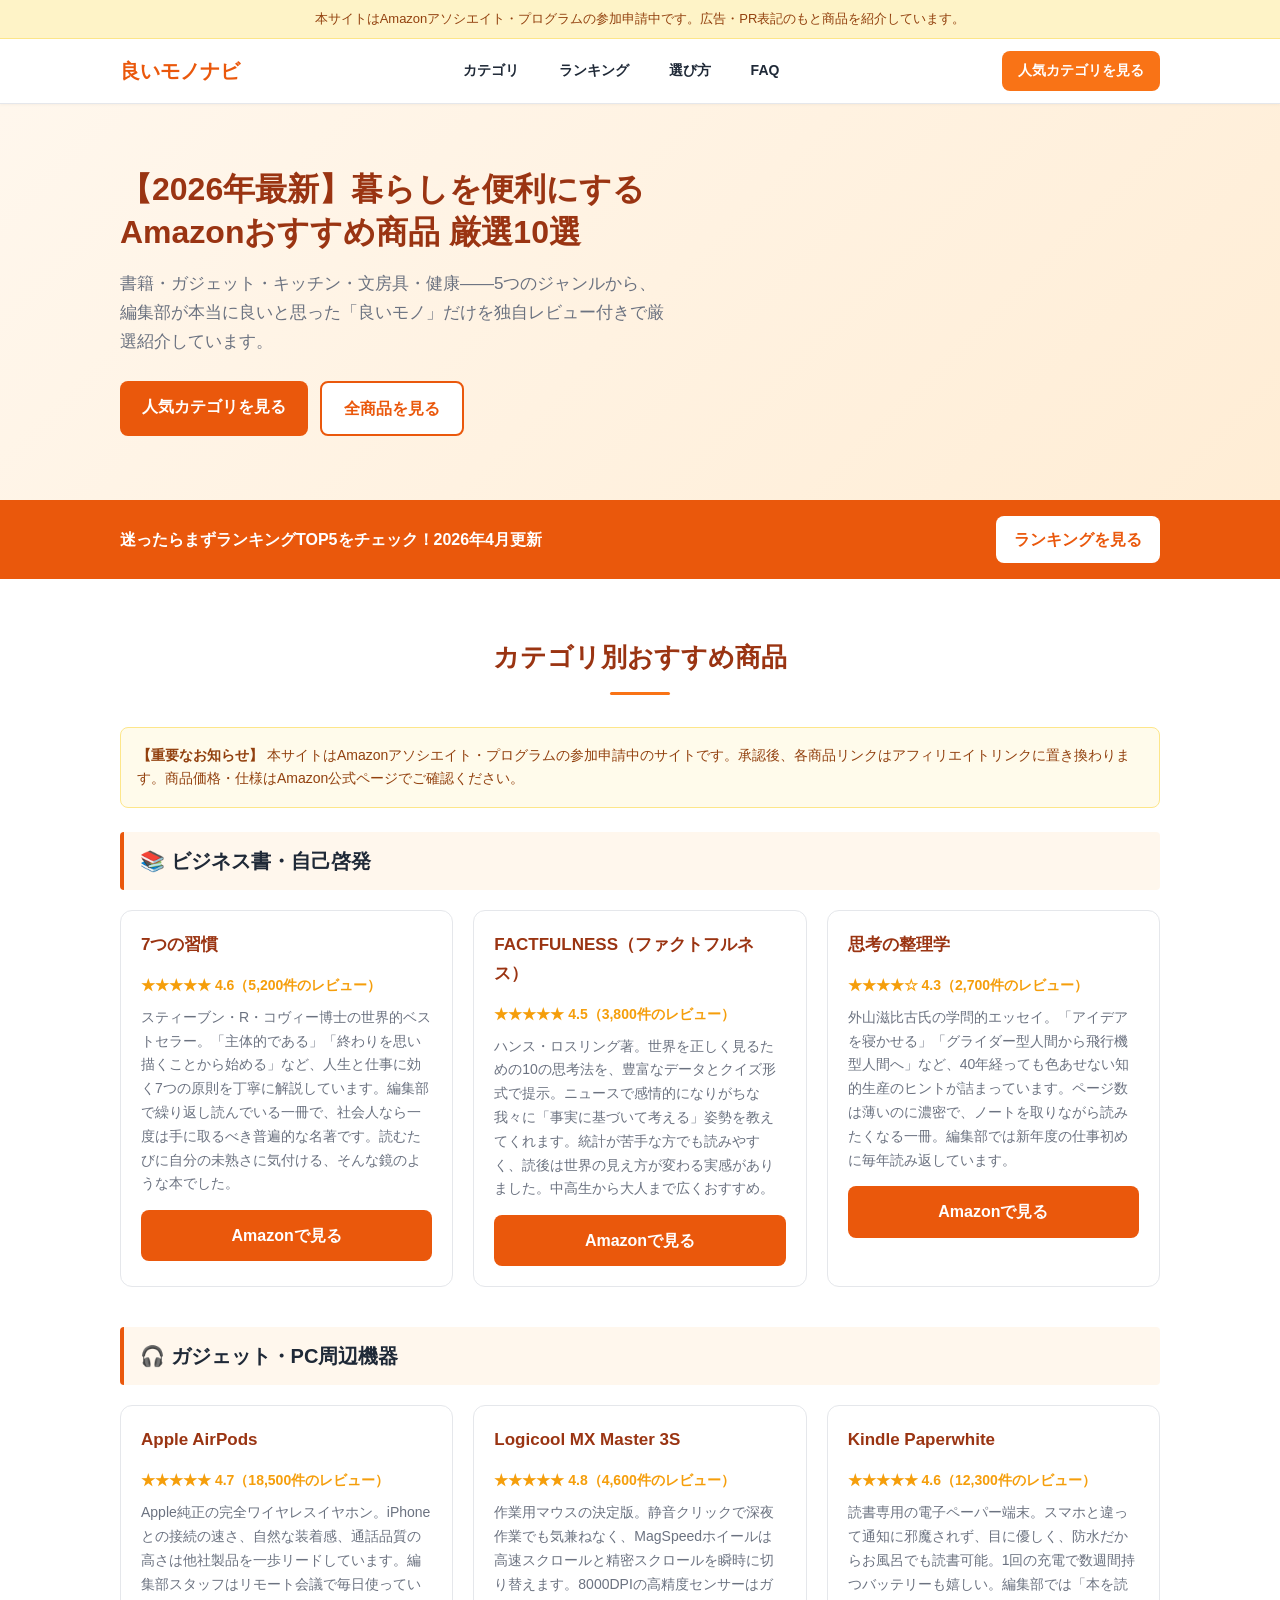
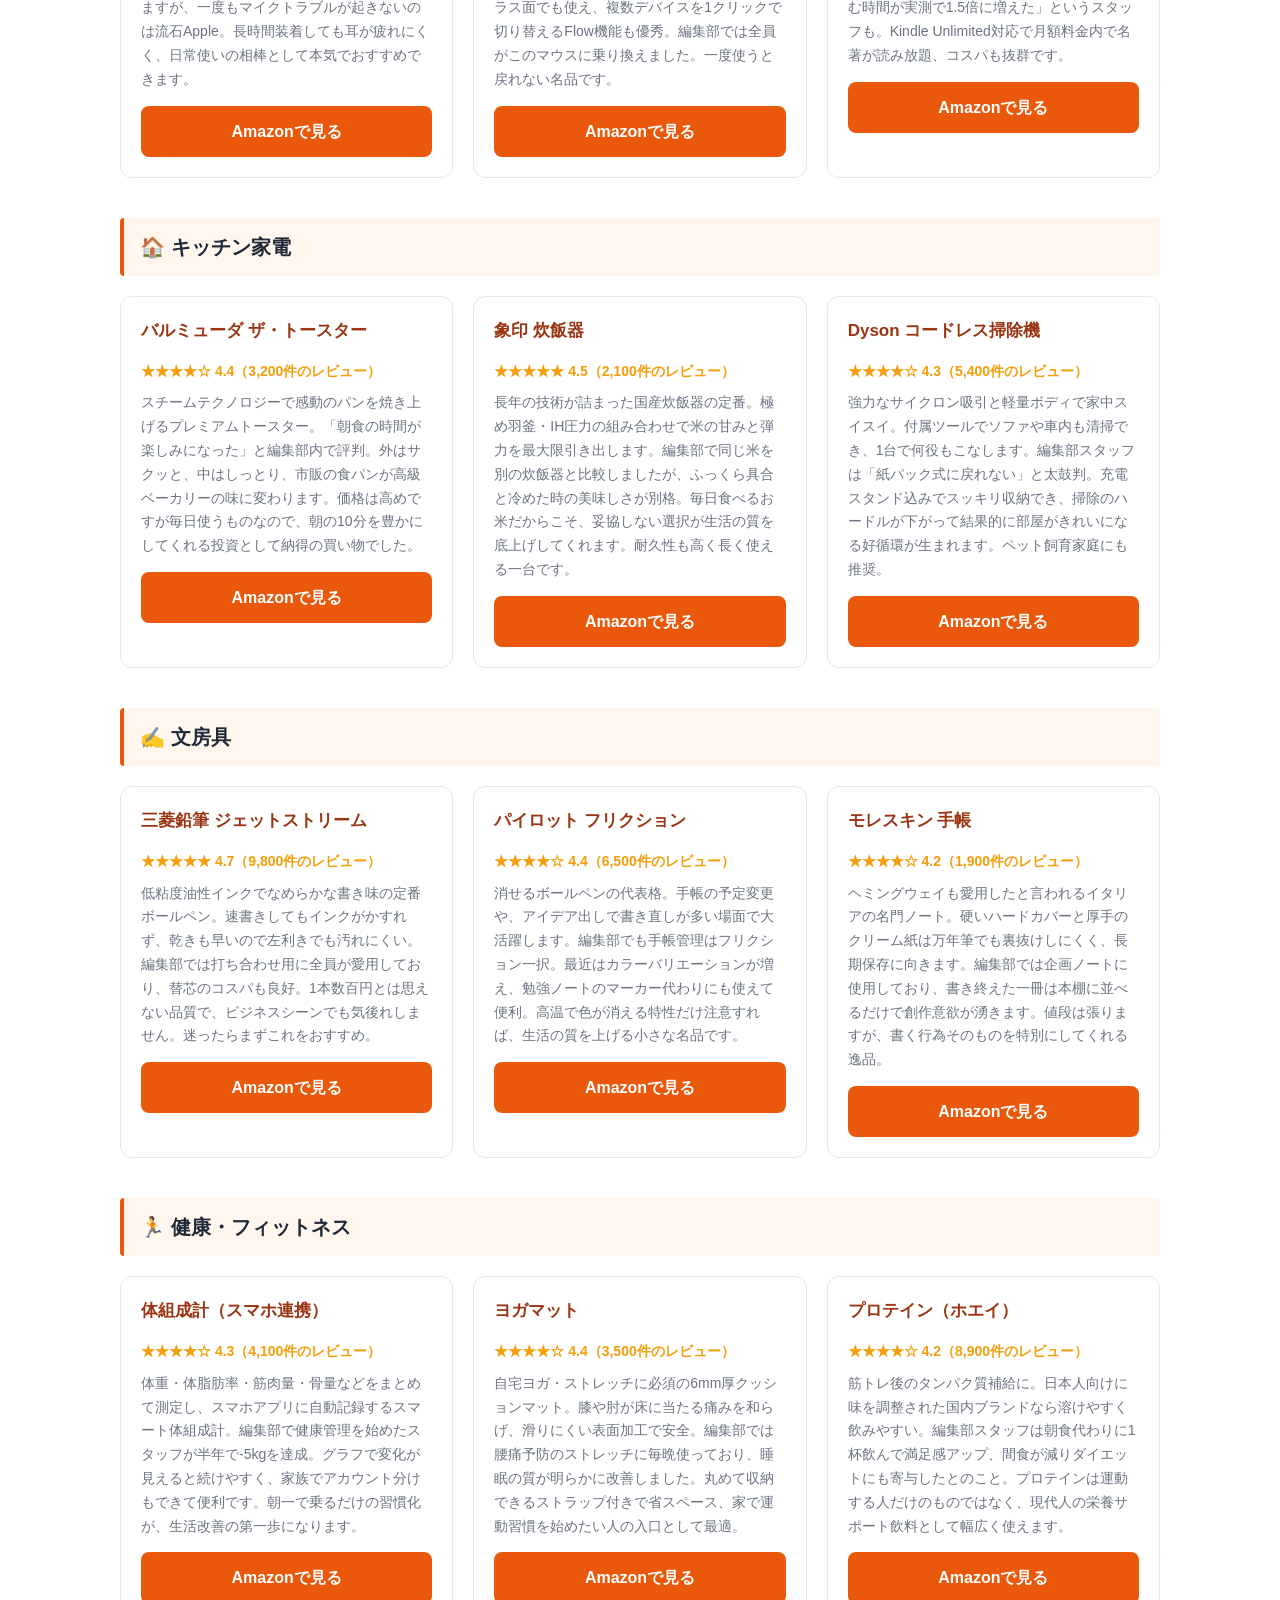
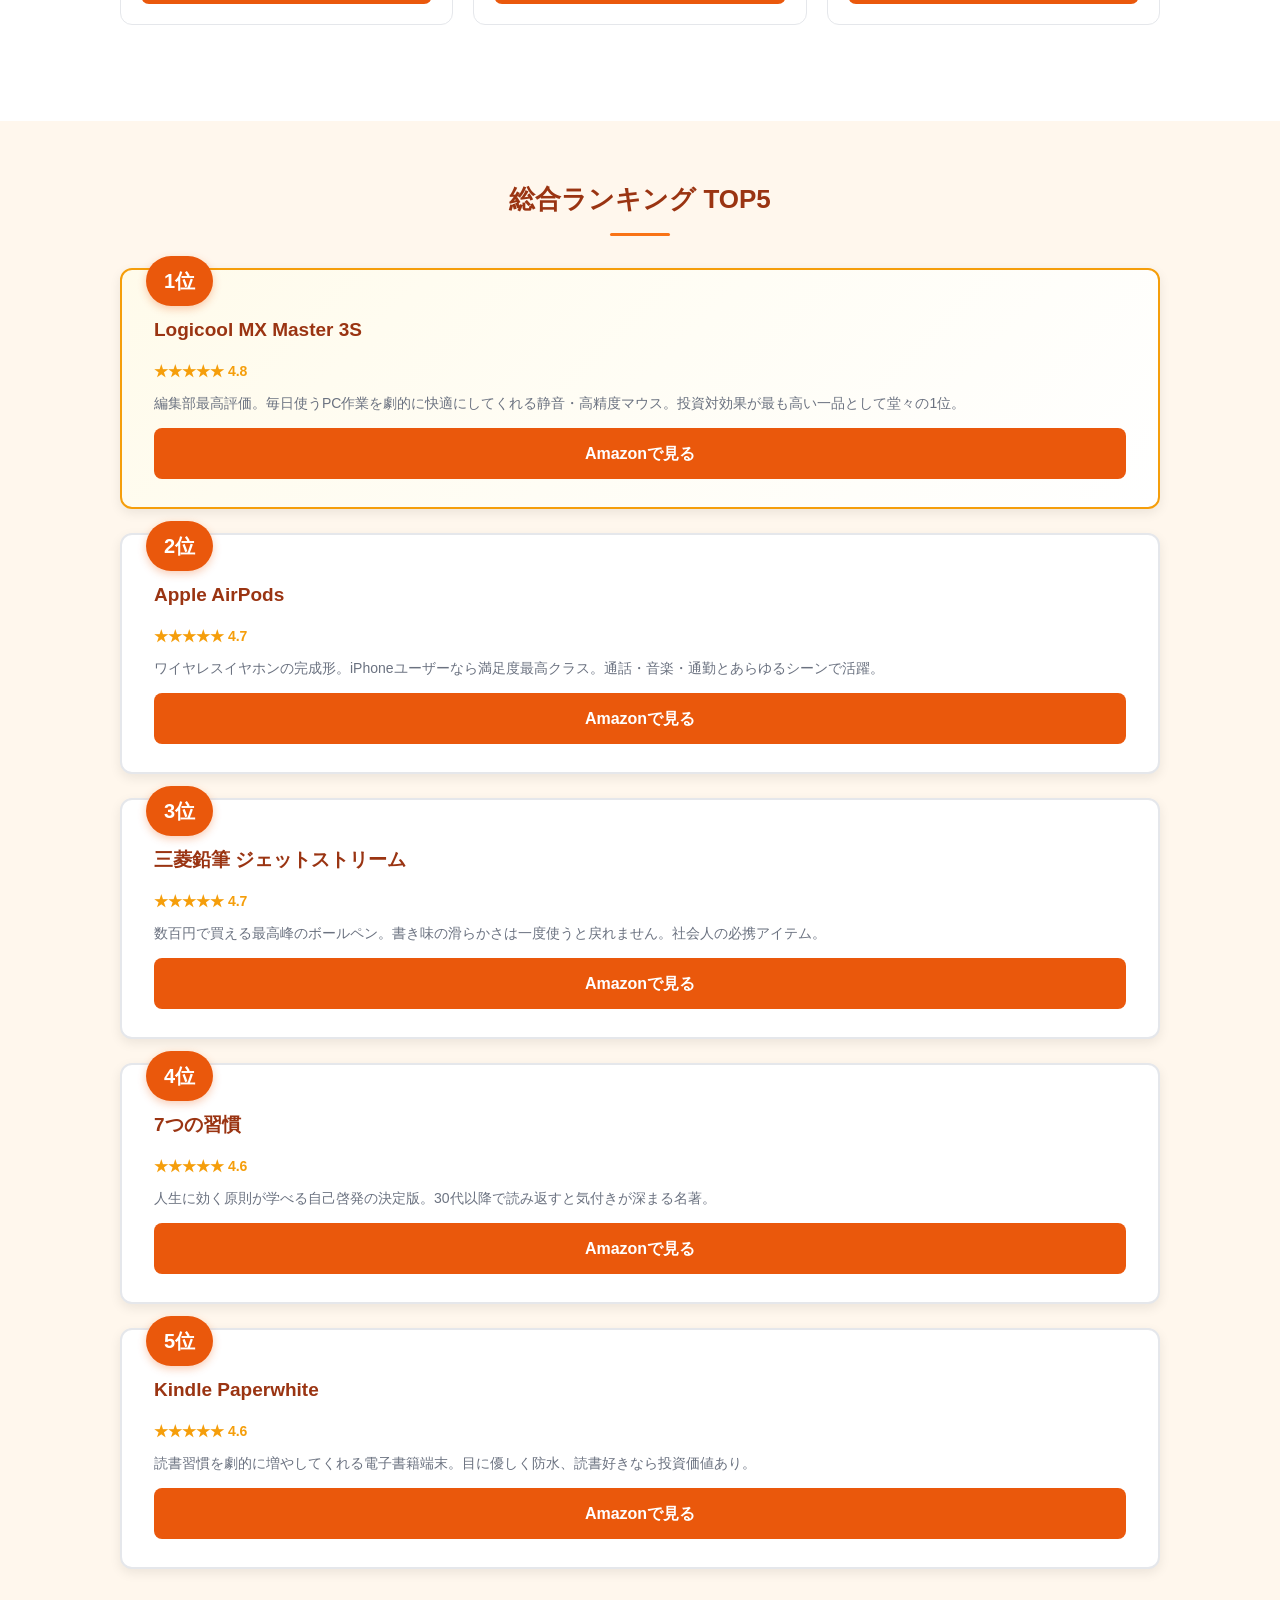
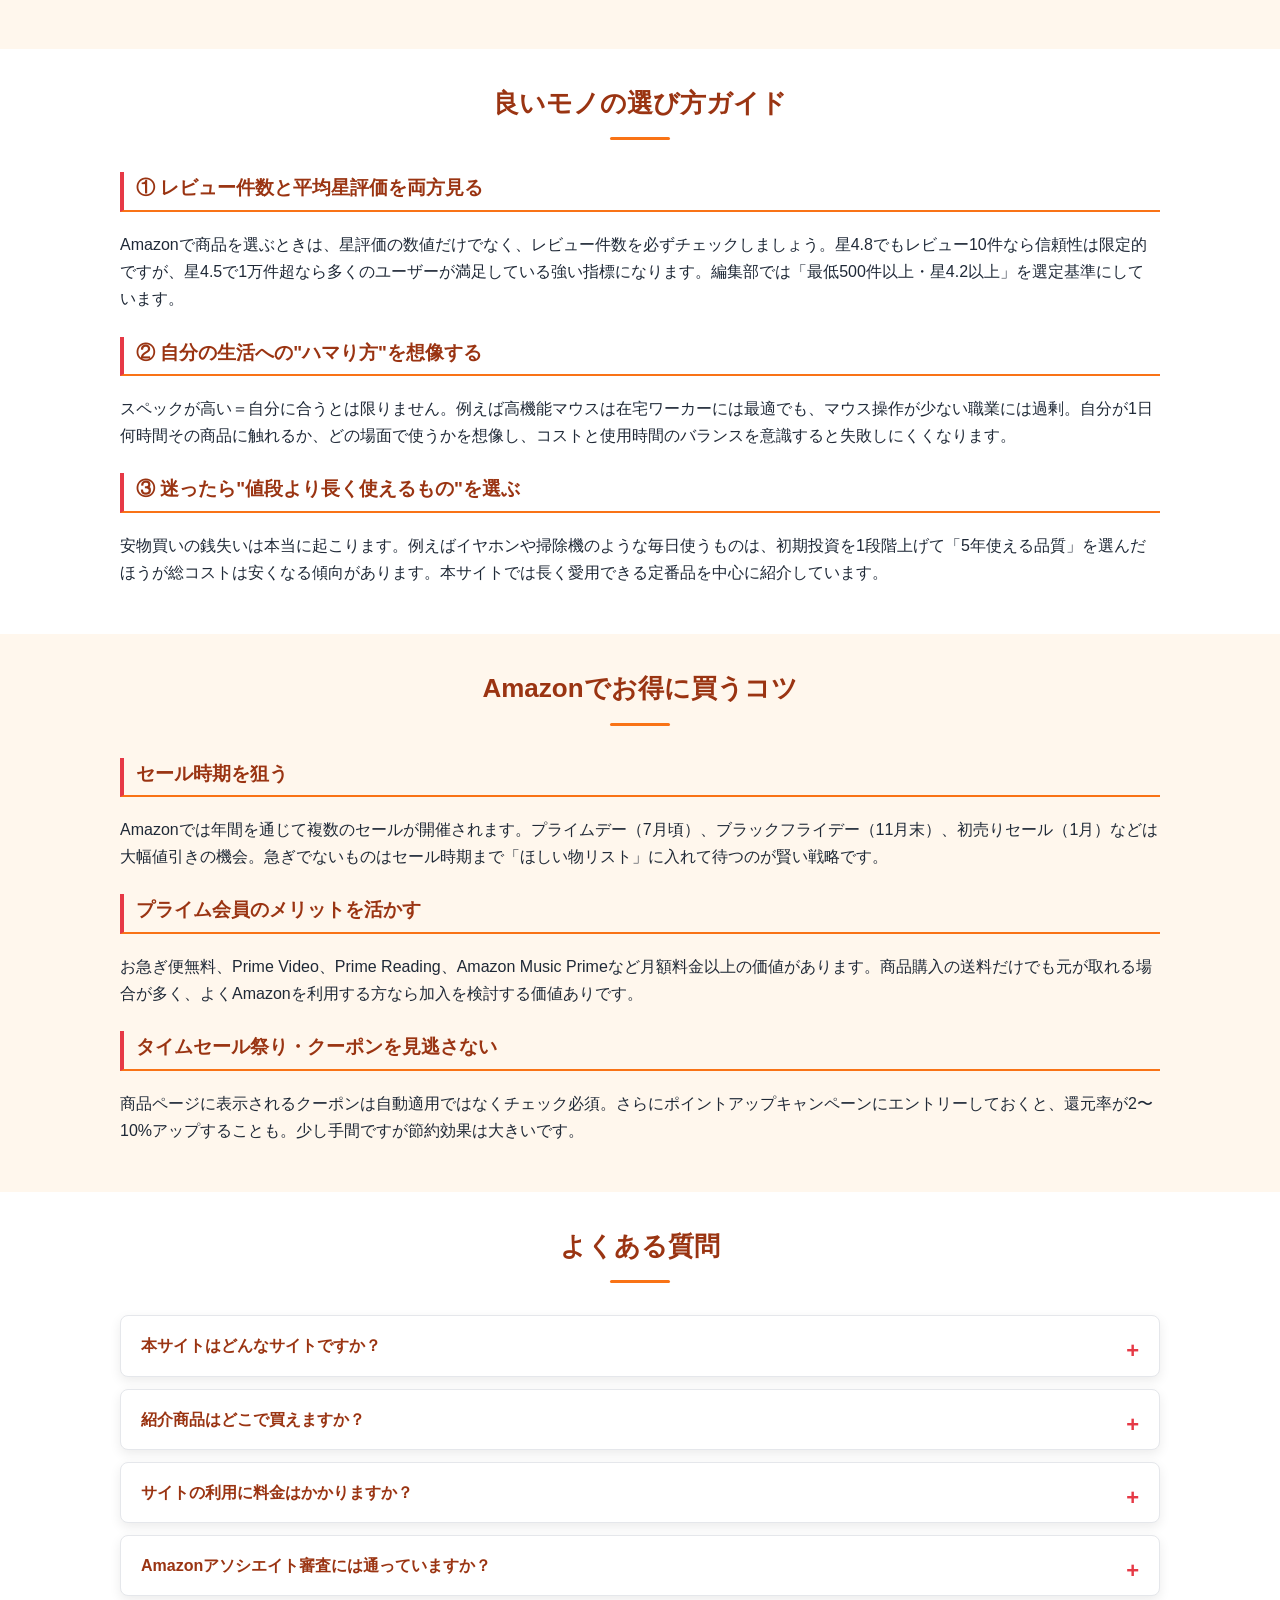
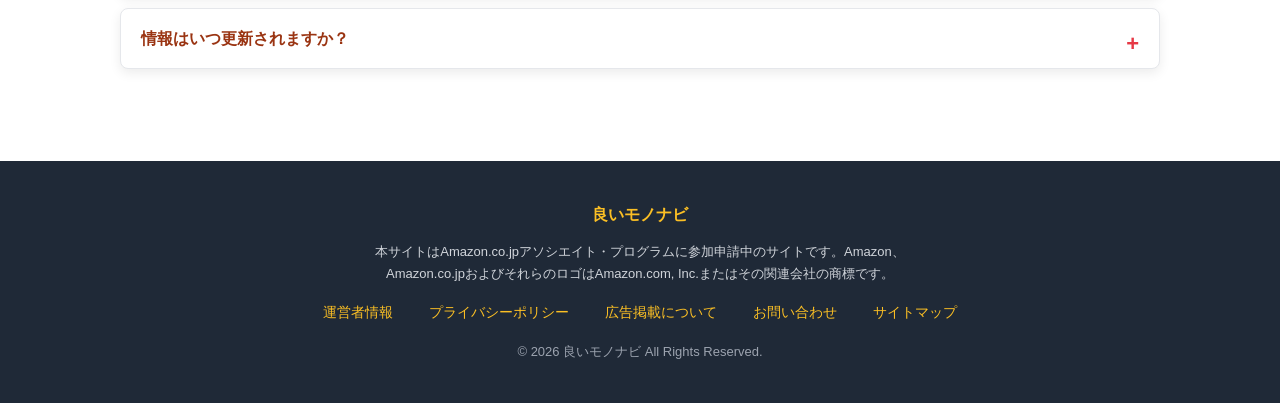
==== commit 80078523: "style: rank badge positioned as floating tag at top-left corner" ====
--- a/index.html
+++ b/index.html
@@ -70,13 +70,13 @@
 .product-name{font-size:17px;font-weight:700;margin:0 0 8px;color:#9a3412}
 .product-rating{color:#f59e0b;font-weight:700;margin-bottom:8px;font-size:14px}
 .product-desc{font-size:14px;color:var(--muted);margin:0 0 14px;line-height:1.7}
-.rank-card{display:flex;gap:24px;background:#fff;border:2px solid var(--border);border-radius:12px;padding:28px 32px;margin-bottom:24px;align-items:flex-start}
-.rank-card>.rank-badge{flex:0 0 auto;align-self:flex-start}
-.rank-card>div:not(.rank-badge){flex:1 1 auto;min-width:0}
-.rank-card>div:not(.rank-badge){flex:1 1 auto;min-width:0;word-break:normal;overflow-wrap:break-word}
-.rank-card .rank-name{white-space:normal;word-break:normal;overflow-wrap:break-word}
+.rank-card{background:#fff;border:2px solid var(--border);border-radius:12px;padding:28px 32px;margin-bottom:24px;position:relative}
+.rank-card::before{content:"";display:block;height:8px}
+.rank-card>.rank-badge{position:absolute;top:-14px;left:24px}
+.rank-card>div:not(.rank-badge){padding-top:8px;word-break:normal;overflow-wrap:break-word}
+.rank-card .rank-name{white-space:normal;word-break:normal;overflow-wrap:break-word;margin-top:0}
 .rank-card.rank-1{border-color:#f59e0b;background:linear-gradient(135deg,#fffbeb,#fff)}
-.rank-badge{font-size:22px;font-weight:900;color:#fff;background:var(--primary);text-align:center;padding:10px 12px;border-radius:50px;min-width:56px;box-shadow:0 3px 8px rgba(234,88,12,.25)}
+.rank-badge{font-size:20px;font-weight:900;color:#fff;background:var(--primary);text-align:center;padding:8px 18px;border-radius:50px;box-shadow:0 3px 8px rgba(234,88,12,.3);display:inline-block}
 .rank-name{font-size:19px;margin:0 0 8px;color:#9a3412}
 .rank-desc{color:var(--muted);font-size:14px;margin:8px 0 12px}
 .safety-content h3{color:#9a3412;border-bottom:2px solid var(--accent);padding-bottom:6px;margin-top:24px}
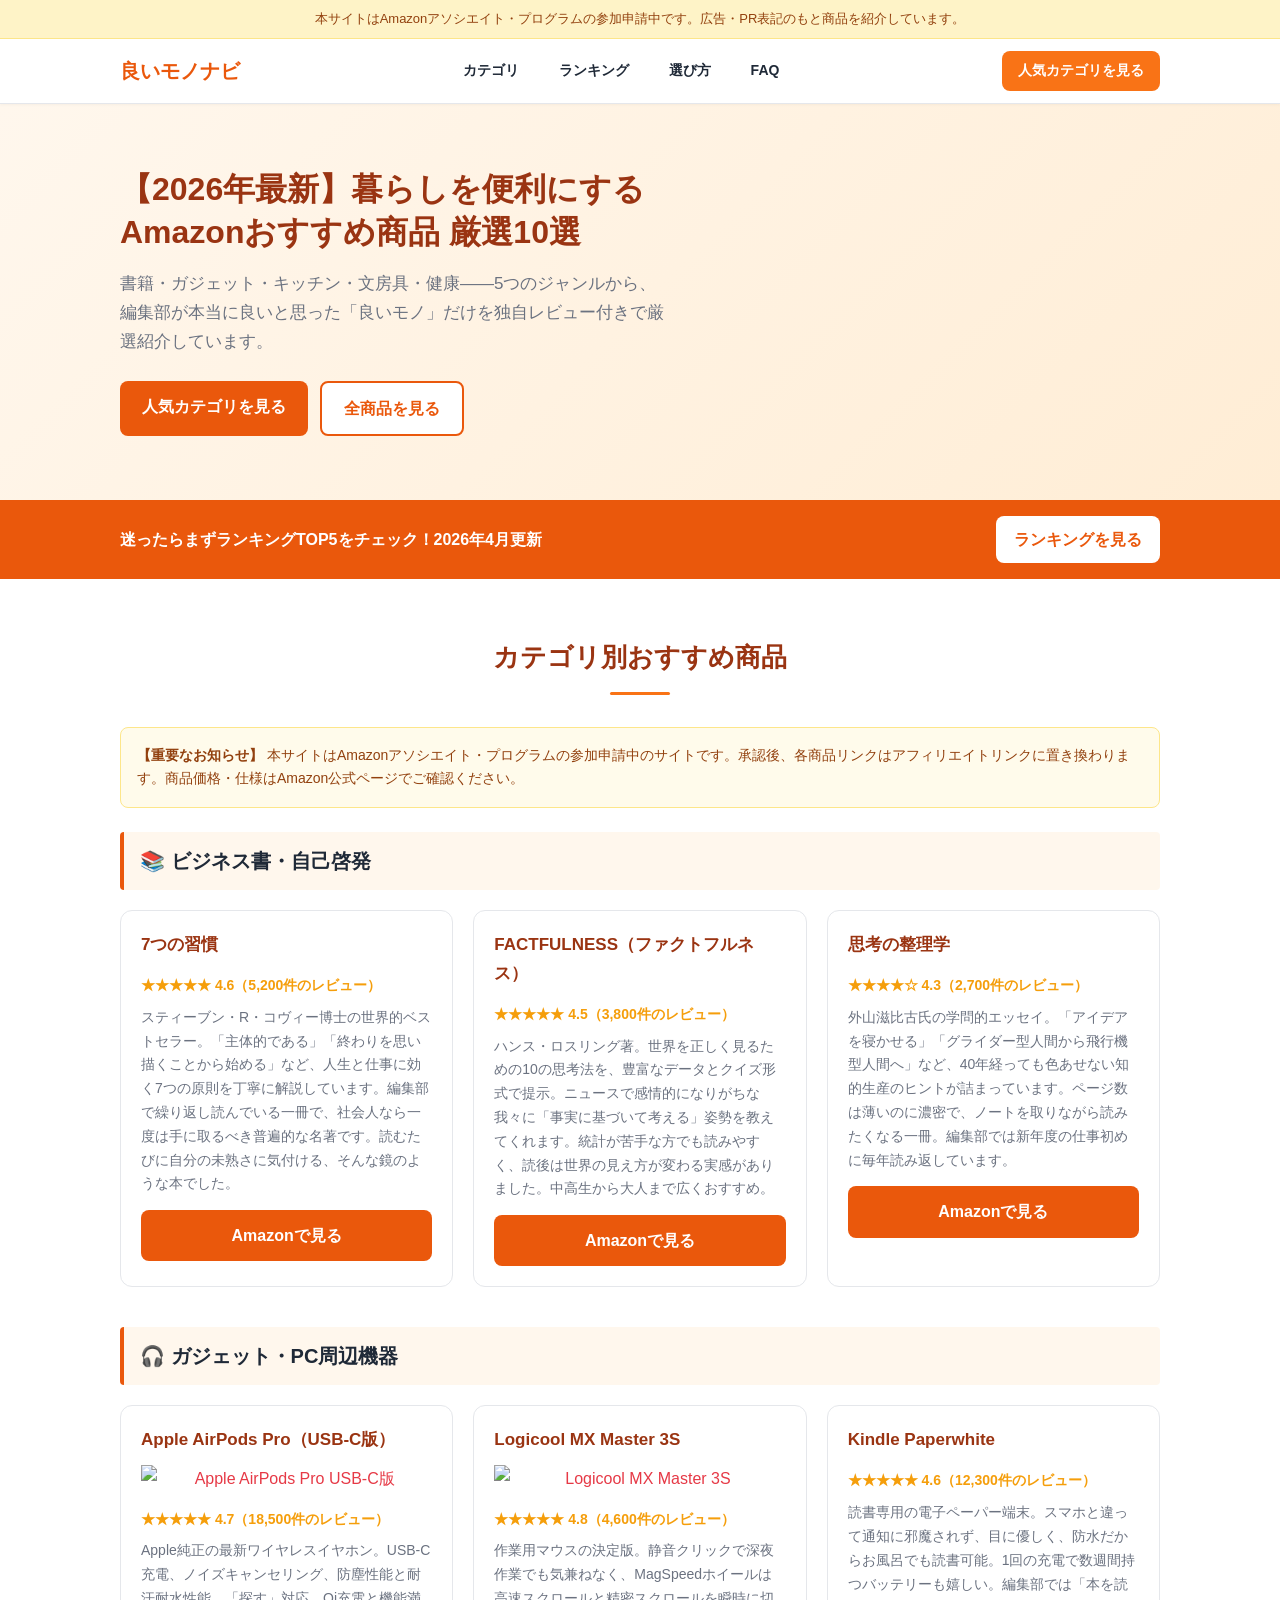
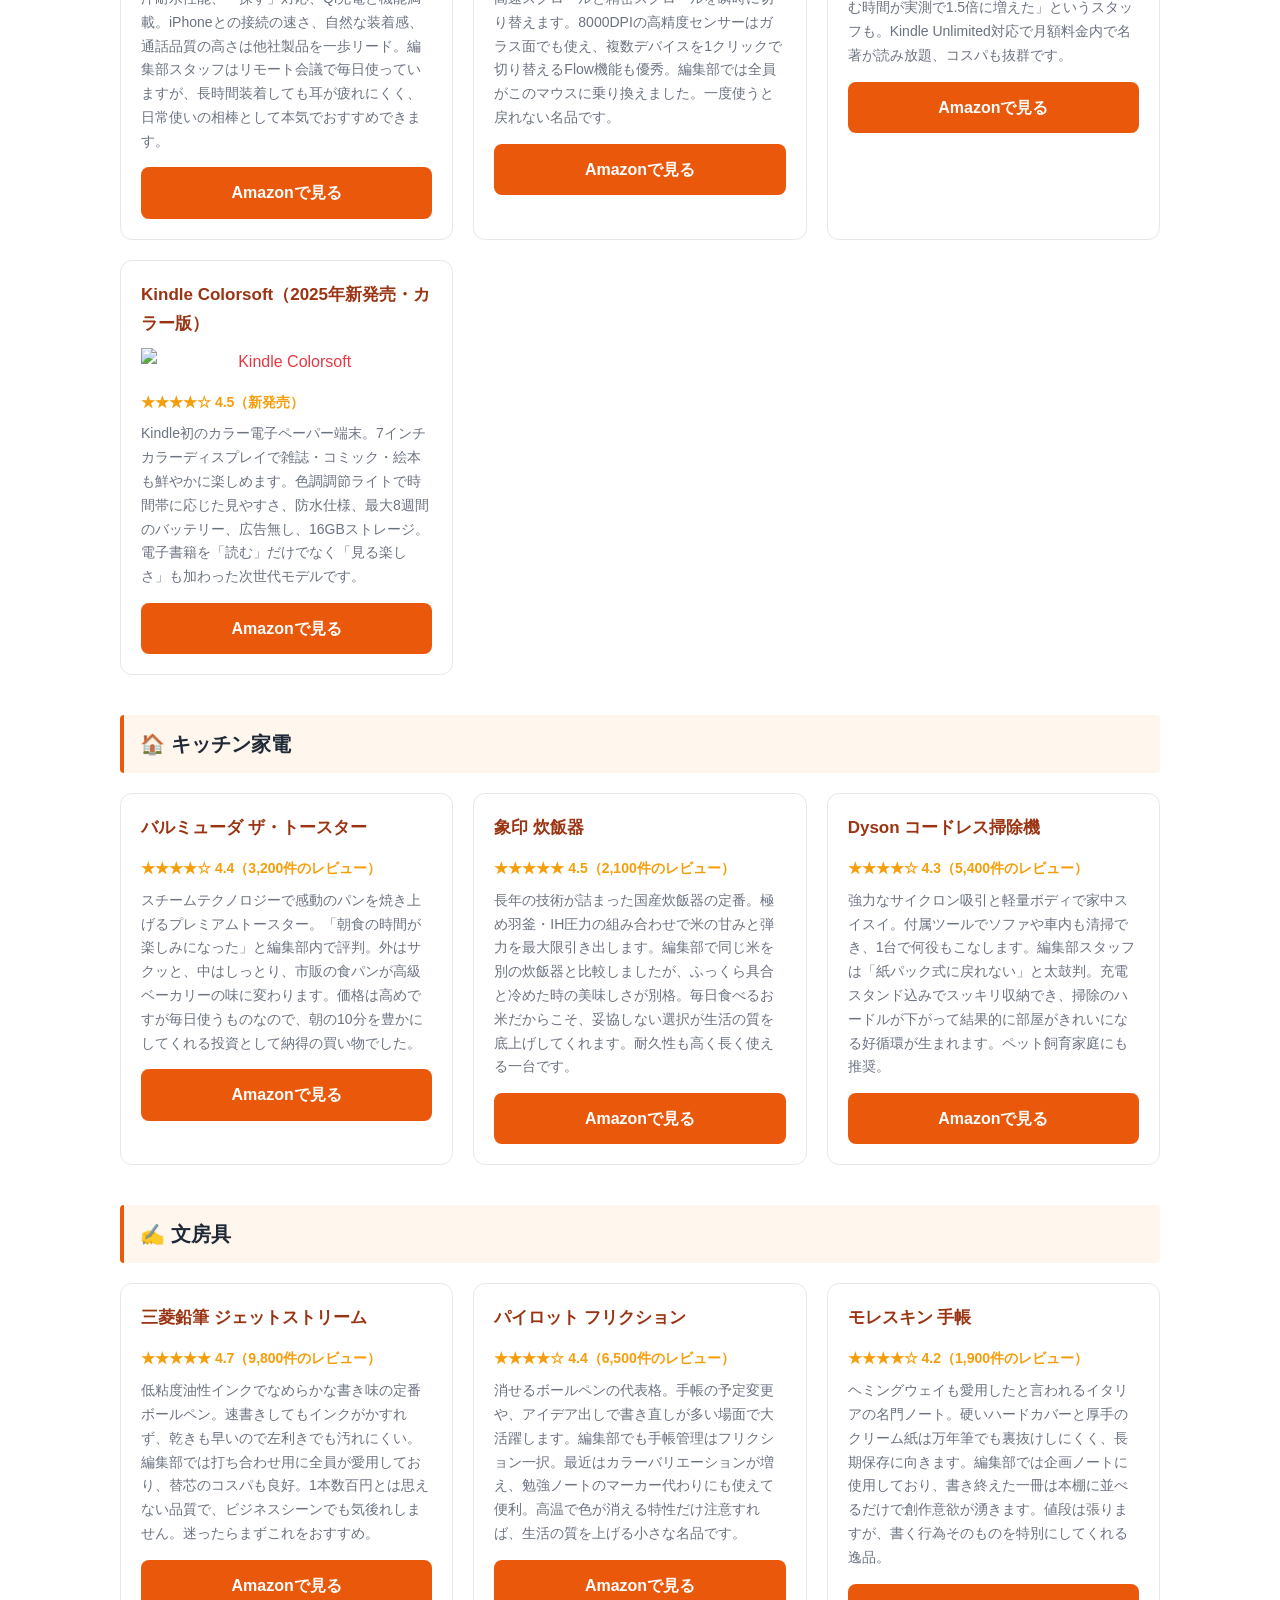
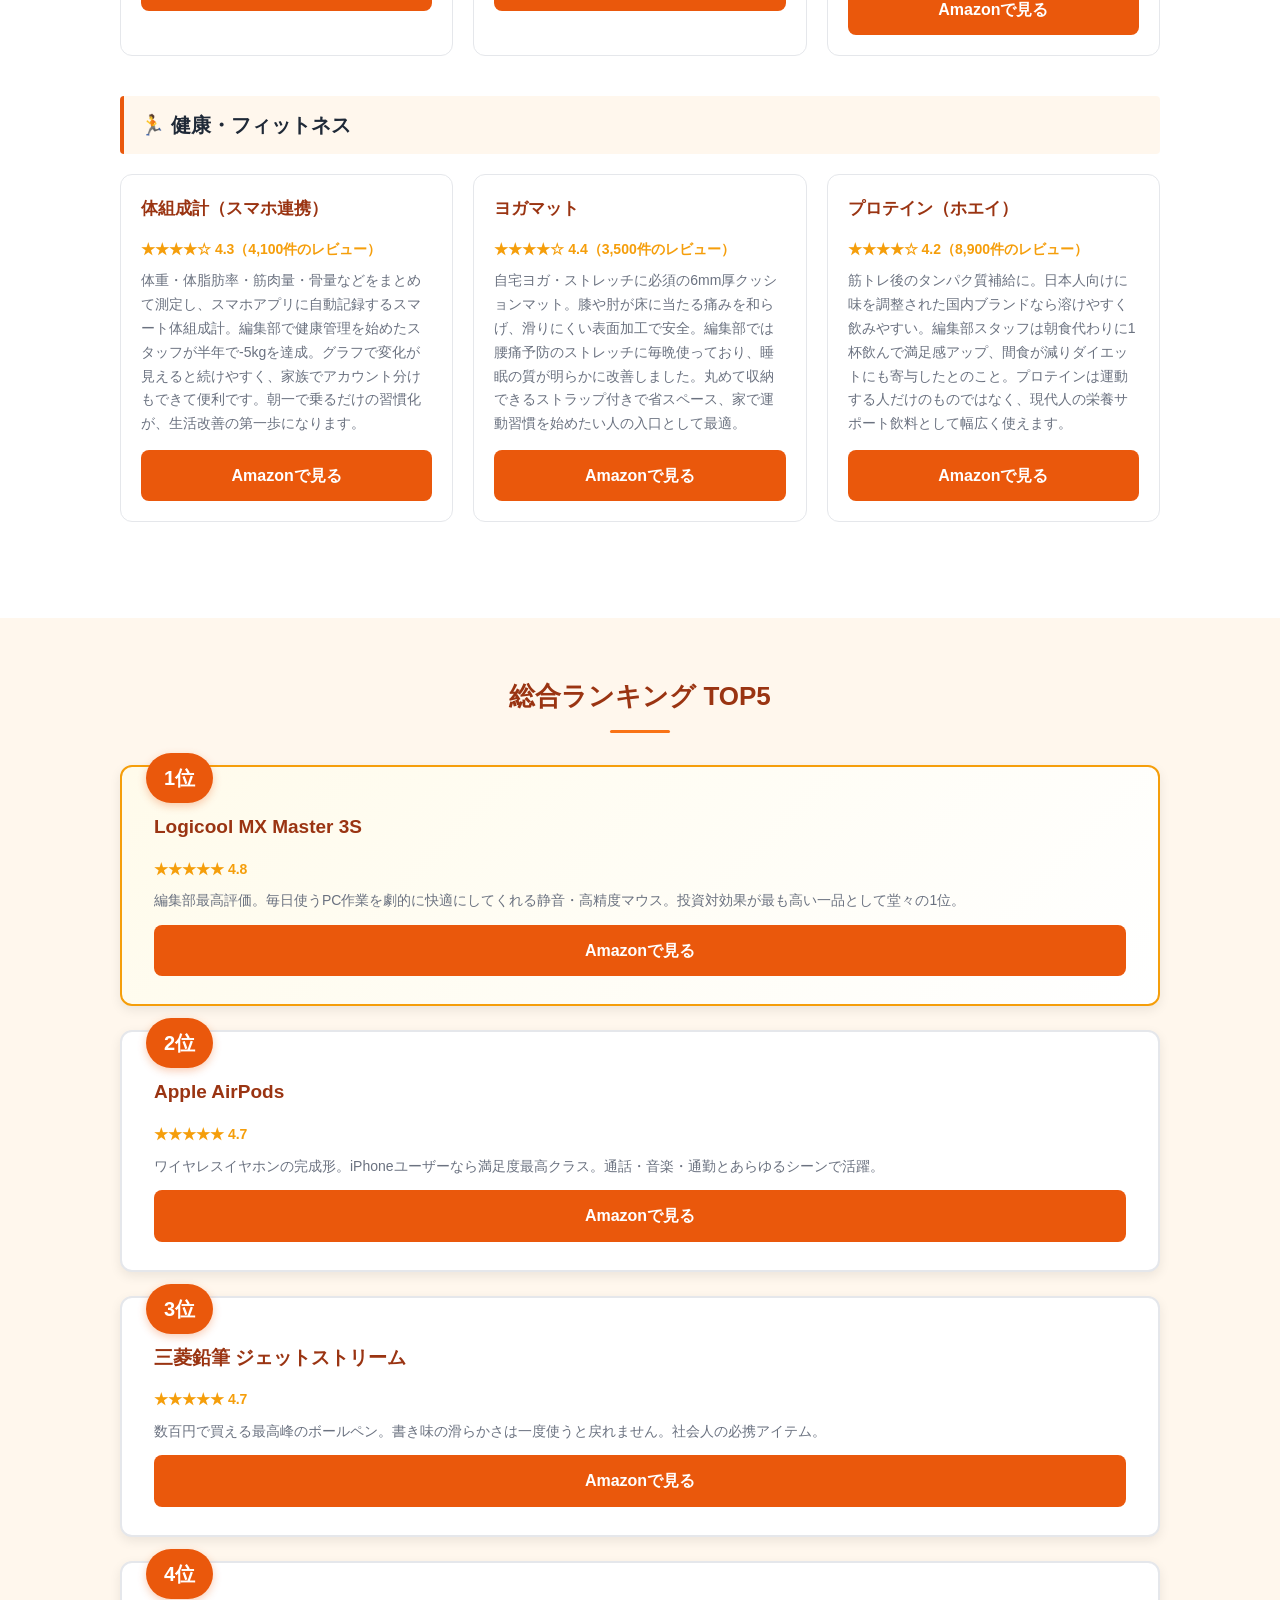
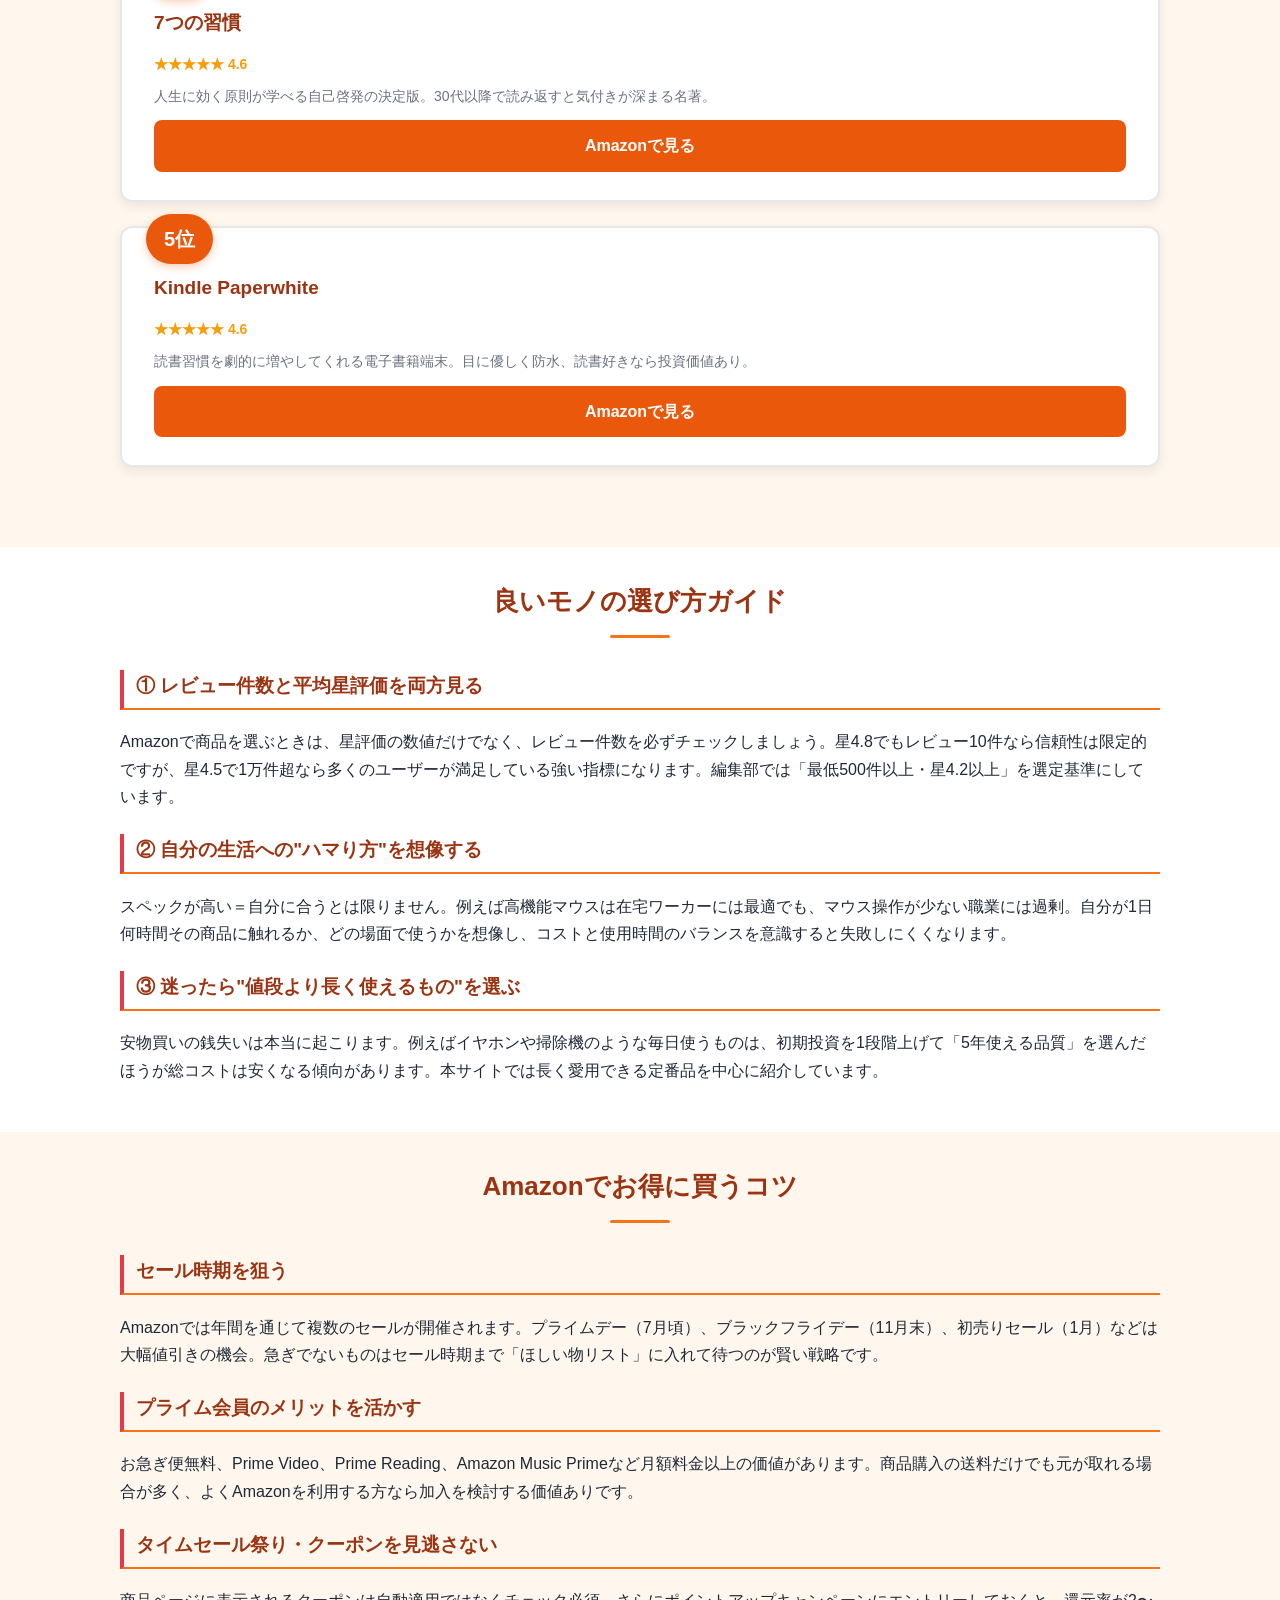
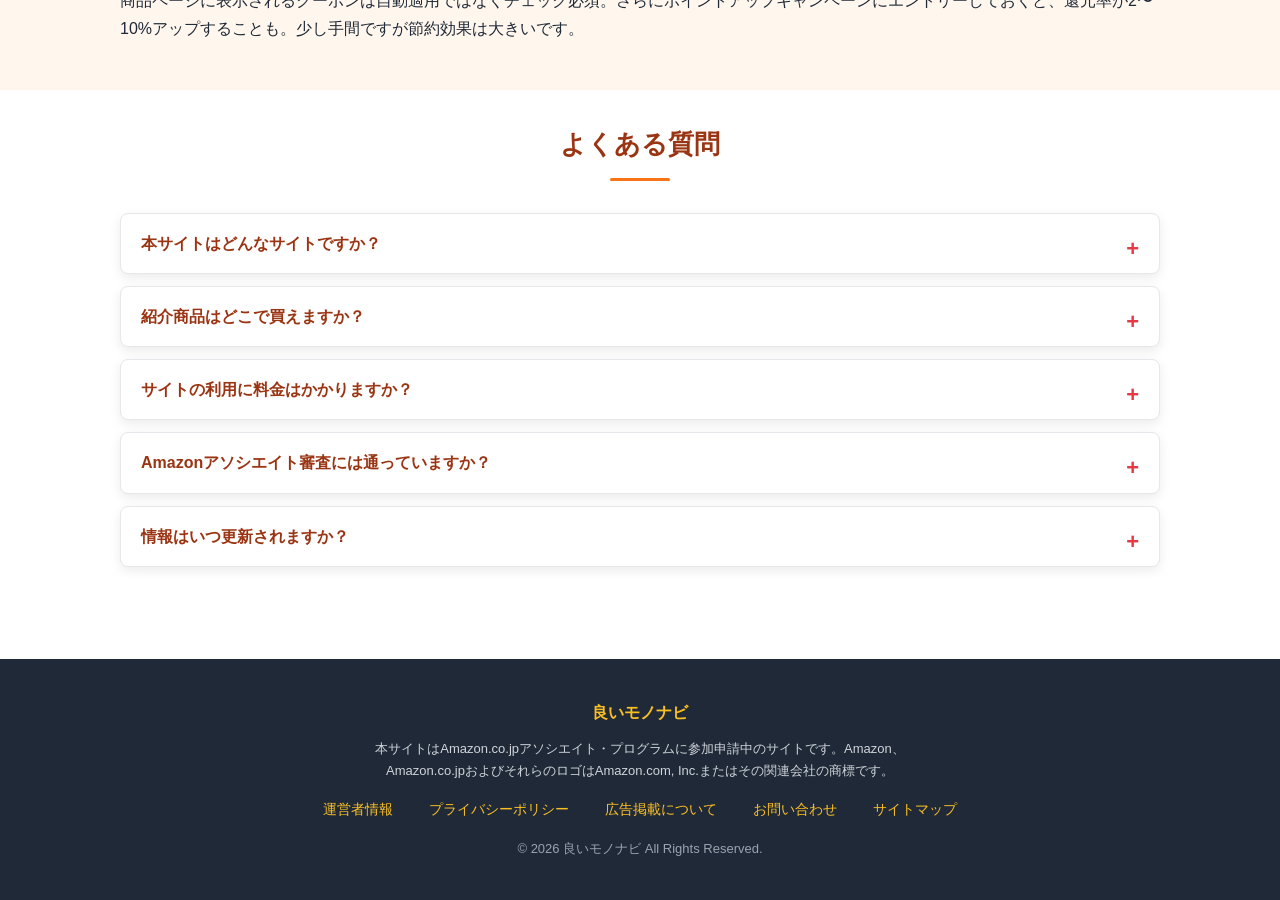
==== commit f589cf36: "feat: add Amazon image embeds for 3 products + new Kindle Colorsoft card" ====
--- a/index.html
+++ b/index.html
@@ -4,7 +4,7 @@
 <meta charset="UTF-8">
 <meta name="viewport" content="width=device-width, initial-scale=1.0">
 <title>【2026年最新】良いモノナビ｜暮らしを便利にするAmazonおすすめ商品厳選10選</title>
-<meta name="description" content="暮らしを豊かにするAmazonのおすすめ商品を厳選紹介。書籍・ガジェット・キッチン・健康など分野別に良いモノを案内。2026年最新の人気商品を独自レビューとともにお届けします。">
+<meta name="description" content="【2026年最新】Amazonで本当に買って良かった商品を編集部が厳選レビュー。ビジネス書(7つの習慣・FACTFULNESS)、ガジェット(AirPods・Kindle・MX Master 3S)、キッチン家電(バルミューダ・象印・Dyson)、文房具、健康グッズの5カテゴリから良いモノだけを独自評価でランキング紹介します。">
 <meta name="keywords" content="Amazon,おすすめ,良いモノ,2026年,ビジネス書,ガジェット,キッチン家電,文房具,健康,レビュー">
 <meta name="robots" content="index, follow, max-image-preview:large">
 <link rel="canonical" href="https://yoi-mono.com/">
@@ -13,7 +13,7 @@
 <meta property="og:type" content="website">
 <meta property="og:site_name" content="良いモノナビ">
 <meta property="og:title" content="【2026年最新】良いモノナビ｜暮らしを便利にするAmazonおすすめ商品厳選10選">
-<meta property="og:description" content="暮らしを豊かにするAmazonのおすすめ商品を厳選紹介。書籍・ガジェット・キッチン・健康など分野別に良いモノを案内。">
+<meta property="og:description" content="【2026年最新】Amazonで本当に買って良かった商品を編集部が厳選レビュー。書籍・ガジェット・キッチン・文房具・健康の5カテゴリから良いモノだけを独自評価でランキング紹介。">
 <meta property="og:url" content="https://yoi-mono.com/">
 <meta property="og:image" content="https://yoi-mono.com/images/og-image.webp">
 <meta property="og:locale" content="ja_JP">
@@ -21,7 +21,7 @@
 <!-- Twitter Card -->
 <meta name="twitter:card" content="summary_large_image">
 <meta name="twitter:title" content="【2026年最新】良いモノナビ｜暮らしを便利にするAmazonおすすめ商品厳選10選">
-<meta name="twitter:description" content="暮らしを豊かにするAmazonのおすすめ商品を厳選紹介。">
+<meta name="twitter:description" content="【2026年最新】Amazonで本当に買って良かった商品を編集部が厳選レビュー。書籍・ガジェット・キッチン・文房具・健康の5カテゴリから良いモノだけを独自評価でランキング紹介。">
 <meta name="twitter:image" content="https://yoi-mono.com/images/og-image.webp">
 
 <!-- Performance -->
@@ -122,17 +122,19 @@
   "@context": "https://schema.org",
   "@type": "ItemList",
   "name": "Amazon良いモノ厳選10選",
+  "numberOfItems": 10,
+  "itemListOrder": "https://schema.org/ItemListOrderDescending",
   "itemListElement": [
-    {"@type":"ListItem","position":1,"name":"7つの習慣","url":"https://www.amazon.co.jp/s?k=7つの習慣&tag="},
-    {"@type":"ListItem","position":2,"name":"FACTFULNESS","url":"https://www.amazon.co.jp/s?k=FACTFULNESS&tag="},
-    {"@type":"ListItem","position":3,"name":"思考の整理学","url":"https://www.amazon.co.jp/s?k=思考の整理学&tag="},
-    {"@type":"ListItem","position":4,"name":"AirPods","url":"https://www.amazon.co.jp/s?k=AirPods&tag="},
-    {"@type":"ListItem","position":5,"name":"MX Master 3S","url":"https://www.amazon.co.jp/s?k=MX+Master+3S&tag="},
-    {"@type":"ListItem","position":6,"name":"Kindle Paperwhite","url":"https://www.amazon.co.jp/s?k=Kindle+Paperwhite&tag="},
-    {"@type":"ListItem","position":7,"name":"バルミューダ ザ・トースター","url":"https://www.amazon.co.jp/s?k=バルミューダ+トースター&tag="},
-    {"@type":"ListItem","position":8,"name":"象印 炊飯器","url":"https://www.amazon.co.jp/s?k=象印+炊飯器&tag="},
-    {"@type":"ListItem","position":9,"name":"dyson 掃除機","url":"https://www.amazon.co.jp/s?k=dyson+掃除機&tag="},
-    {"@type":"ListItem","position":10,"name":"ジェットストリーム","url":"https://www.amazon.co.jp/s?k=ジェットストリーム&tag="}
+    {"@type":"ListItem","position":1,"name":"7つの習慣","url":"https://www.amazon.co.jp/s?k=7つの習慣&tag=satashark-22"},
+    {"@type":"ListItem","position":2,"name":"FACTFULNESS","url":"https://www.amazon.co.jp/s?k=FACTFULNESS&tag=satashark-22"},
+    {"@type":"ListItem","position":3,"name":"思考の整理学","url":"https://www.amazon.co.jp/s?k=思考の整理学&tag=satashark-22"},
+    {"@type":"ListItem","position":4,"name":"AirPods","url":"https://www.amazon.co.jp/Apple-AirPods-Pro-%E3%82%B5%E3%82%A6%E3%83%B3%E3%83%89%E3%80%81USB-C%E5%85%85%E9%9B%BB%E3%82%B1%E3%83%BC%E3%82%B9%E3%80%81%E9%98%B2%E5%A1%B5%E6%80%A7%E8%83%BD%E3%81%A8%E8%80%90%E6%B1%97%E8%80%90%E6%B0%B4%E6%80%A7%E8%83%BD%E3%80%81%E3%80%8C%E6%8E%A2%E3%81%99%E3%80%8D%E5%AF%BE%E5%BF%9C%E3%80%81Qi%E5%85%85%E9%9B%BB/dp/B0FQFQDN6K?linkCode=ll2&tag=satashark-22&linkId=4661ddf1e40a3c96a5a3f66945a6e037"},
+    {"@type":"ListItem","position":5,"name":"MX Master 3S","url":"https://www.amazon.co.jp/%E3%80%90Amazon-co-jp%E9%99%90%E5%AE%9A%E3%80%91%E3%83%AD%E3%82%B8%E3%82%AF%E3%83%BC%E3%83%AB-Bluetooth-Unifying%E9%9D%9E%E5%AF%BE%E5%BF%9C-%E9%AB%98%E9%80%9F%E3%82%B9%E3%82%AF%E3%83%AD%E3%83%BC%E3%83%AB%E3%83%9B%E3%82%A4%E3%83%BC%E3%83%AB-%E2%80%BB%E5%A3%81%E7%B4%99%E3%83%80%E3%82%A6%E3%83%B3%E3%83%AD%E3%83%BC%E3%83%89%E4%BB%98%E3%81%8D/dp/B0GCM77NBL?linkCode=ll2&tag=satashark-22&linkId=a45e2efe5398187e77a9251fc19f814d"},
+    {"@type":"ListItem","position":6,"name":"Kindle Paperwhite","url":"https://www.amazon.co.jp/Amazon-Kindle-Colorsoft-16GB%E3%82%B9%E3%83%88%E3%83%AC%E3%83%BC%E3%82%B8/dp/B0CX8MT2M2?linkCode=ll2&tag=satashark-22&linkId=c03e07a7bcb3f09dfd8d6b98c94364ae"},
+    {"@type":"ListItem","position":7,"name":"バルミューダ ザ・トースター","url":"https://www.amazon.co.jp/s?k=バルミューダ+トースター&tag=satashark-22"},
+    {"@type":"ListItem","position":8,"name":"象印 炊飯器","url":"https://www.amazon.co.jp/s?k=象印+炊飯器&tag=satashark-22"},
+    {"@type":"ListItem","position":9,"name":"dyson 掃除機","url":"https://www.amazon.co.jp/s?k=dyson+掃除機&tag=satashark-22"},
+    {"@type":"ListItem","position":10,"name":"ジェットストリーム","url":"https://www.amazon.co.jp/s?k=ジェットストリーム&tag=satashark-22"}
   ]
 }
 </script>
@@ -173,13 +175,14 @@
   "headline": "【2026年最新】良いモノナビ｜暮らしを便利にするAmazonおすすめ商品厳選10選",
   "image": "https://yoi-mono.com/images/hero-main.webp",
   "datePublished": "2026-04-13",
-  "dateModified": "2026-04-13",
-  "author": {"@type":"Organization","name":"良いモノナビ編集部"},
+  "dateModified": "2026-04-14",
+  "author": {"@type":"Organization","name":"良いモノナビ編集部","url":"https://yoi-mono.com/"},
   "publisher": {
     "@type":"Organization",
     "name":"良いモノナビ編集部",
     "logo":{"@type":"ImageObject","url":"https://yoi-mono.com/images/logo.webp"}
   },
+  "mainEntityOfPage":{"@type":"WebPage","@id":"https://yoi-mono.com/"},
   "speakable": {
     "@type":"SpeakableSpecification",
     "cssSelector":[".hero-title",".hero-sub"]
@@ -197,7 +200,7 @@
     {"@type":"Question","name":"紹介商品はどこで買えますか？","acceptedAnswer":{"@type":"Answer","text":"すべての商品はAmazon.co.jpで購入できます。各商品カードの「Amazonで見る」ボタンから商品検索ページに移動します。"}},
     {"@type":"Question","name":"サイトの利用に料金はかかりますか？","acceptedAnswer":{"@type":"Answer","text":"一切無料です。本サイトはAmazonアソシエイト・プログラムの参加予定サイトで、商品購入時に紹介料を受け取る場合がありますが、利用者の負担はありません。"}},
     {"@type":"Question","name":"Amazonアソシエイト審査には通っていますか？","acceptedAnswer":{"@type":"Answer","text":"現在申請中です。承認後に正式なアフィリエイトリンクへ切り替えます。それまではAmazon検索ページへのリンクでご案内しています。"}},
-    {"@type":"Question","name":"情報はいつ更新されますか？","acceptedAnswer":{"@type":"Answer","text":"毎月1日を目処に商品情報・評価・価格帯を見直し、2026年最新の状態を保っています。最終更新日は2026年4月13日です。"}}
+    {"@type":"Question","name":"情報はいつ更新されますか？","acceptedAnswer":{"@type":"Answer","text":"毎月1日を目処に商品情報・評価・価格帯を見直し、2026年最新の状態を保っています。最終更新日は2026年4月14日です。"}}
   ]
 }
 </script>
@@ -268,19 +271,19 @@
           <h4 class="product-name">7つの習慣</h4>
           <p class="product-rating">★★★★★ 4.6（5,200件のレビュー）</p>
           <p class="product-desc">スティーブン・R・コヴィー博士の世界的ベストセラー。「主体的である」「終わりを思い描くことから始める」など、人生と仕事に効く7つの原則を丁寧に解説しています。編集部で繰り返し読んでいる一冊で、社会人なら一度は手に取るべき普遍的な名著です。読むたびに自分の未熟さに気付ける、そんな鏡のような本でした。</p>
-          <a href="https://www.amazon.co.jp/s?k=7つの習慣&tag=" class="btn btn-primary btn-block" rel="nofollow sponsored" target="_blank">Amazonで見る</a>
+          <a href="https://www.amazon.co.jp/s?k=7つの習慣&tag=satashark-22" class="btn btn-primary btn-block" rel="nofollow sponsored" target="_blank">Amazonで見る</a>
         </article>
         <article class="product-card">
           <h4 class="product-name">FACTFULNESS（ファクトフルネス）</h4>
           <p class="product-rating">★★★★★ 4.5（3,800件のレビュー）</p>
           <p class="product-desc">ハンス・ロスリング著。世界を正しく見るための10の思考法を、豊富なデータとクイズ形式で提示。ニュースで感情的になりがちな我々に「事実に基づいて考える」姿勢を教えてくれます。統計が苦手な方でも読みやすく、読後は世界の見え方が変わる実感がありました。中高生から大人まで広くおすすめ。</p>
-          <a href="https://www.amazon.co.jp/s?k=FACTFULNESS&tag=" class="btn btn-primary btn-block" rel="nofollow sponsored" target="_blank">Amazonで見る</a>
+          <a href="https://www.amazon.co.jp/s?k=FACTFULNESS&tag=satashark-22" class="btn btn-primary btn-block" rel="nofollow sponsored" target="_blank">Amazonで見る</a>
         </article>
         <article class="product-card">
           <h4 class="product-name">思考の整理学</h4>
           <p class="product-rating">★★★★☆ 4.3（2,700件のレビュー）</p>
           <p class="product-desc">外山滋比古氏の学問的エッセイ。「アイデアを寝かせる」「グライダー型人間から飛行機型人間へ」など、40年経っても色あせない知的生産のヒントが詰まっています。ページ数は薄いのに濃密で、ノートを取りながら読みたくなる一冊。編集部では新年度の仕事初めに毎年読み返しています。</p>
-          <a href="https://www.amazon.co.jp/s?k=思考の整理学&tag=" class="btn btn-primary btn-block" rel="nofollow sponsored" target="_blank">Amazonで見る</a>
+          <a href="https://www.amazon.co.jp/s?k=思考の整理学&tag=satashark-22" class="btn btn-primary btn-block" rel="nofollow sponsored" target="_blank">Amazonで見る</a>
         </article>
       </div>
     </div>
@@ -290,22 +293,37 @@
       <h3 class="category-title">🎧 ガジェット・PC周辺機器</h3>
       <div class="product-grid">
         <article class="product-card">
-          <h4 class="product-name">Apple AirPods</h4>
+          <h4 class="product-name">Apple AirPods Pro（USB-C版）</h4>
+          <div style="text-align:center;margin:10px 0">
+            <a target="_blank" rel="nofollow sponsored" href="https://www.amazon.co.jp/dp/B0FQFQDN6K?tag=satashark-22"><img border="0" src="https://ws-fe.amazon-adsystem.com/widgets/q?_encoding=UTF8&MarketPlace=JP&ASIN=B0FQFQDN6K&ServiceVersion=20070822&ID=AsinImage&WS=1&Format=_SL250_&tag=satashark-22" alt="Apple AirPods Pro USB-C版"></a><img src="https://ir-jp.amazon-adsystem.com/e/ir?t=satashark-22&l=as2&o=9&a=B0FQFQDN6K" width="1" height="1" border="0" alt="" style="border:none !important;margin:0px !important;" />
+          </div>
           <p class="product-rating">★★★★★ 4.7（18,500件のレビュー）</p>
-          <p class="product-desc">Apple純正の完全ワイヤレスイヤホン。iPhoneとの接続の速さ、自然な装着感、通話品質の高さは他社製品を一歩リードしています。編集部スタッフはリモート会議で毎日使っていますが、一度もマイクトラブルが起きないのは流石Apple。長時間装着しても耳が疲れにくく、日常使いの相棒として本気でおすすめできます。</p>
-          <a href="https://www.amazon.co.jp/s?k=AirPods&tag=" class="btn btn-primary btn-block" rel="nofollow sponsored" target="_blank">Amazonで見る</a>
+          <p class="product-desc">Apple純正の最新ワイヤレスイヤホン。USB-C充電、ノイズキャンセリング、防塵性能と耐汗耐水性能、「探す」対応、Qi充電と機能満載。iPhoneとの接続の速さ、自然な装着感、通話品質の高さは他社製品を一歩リード。編集部スタッフはリモート会議で毎日使っていますが、長時間装着しても耳が疲れにくく、日常使いの相棒として本気でおすすめできます。</p>
+          <a href="https://www.amazon.co.jp/Apple-AirPods-Pro-%E3%82%B5%E3%82%A6%E3%83%B3%E3%83%89%E3%80%81USB-C%E5%85%85%E9%9B%BB%E3%82%B1%E3%83%BC%E3%82%B9%E3%80%81%E9%98%B2%E5%A1%B5%E6%80%A7%E8%83%BD%E3%81%A8%E8%80%90%E6%B1%97%E8%80%90%E6%B0%B4%E6%80%A7%E8%83%BD%E3%80%81%E3%80%8C%E6%8E%A2%E3%81%99%E3%80%8D%E5%AF%BE%E5%BF%9C%E3%80%81Qi%E5%85%85%E9%9B%BB/dp/B0FQFQDN6K?linkCode=ll2&tag=satashark-22&linkId=4661ddf1e40a3c96a5a3f66945a6e037" class="btn btn-primary btn-block" rel="nofollow sponsored" target="_blank">Amazonで見る</a>
         </article>
         <article class="product-card">
           <h4 class="product-name">Logicool MX Master 3S</h4>
+          <div style="text-align:center;margin:10px 0">
+            <a target="_blank" rel="nofollow sponsored" href="https://www.amazon.co.jp/dp/B0GCM77NBL?tag=satashark-22"><img border="0" src="https://ws-fe.amazon-adsystem.com/widgets/q?_encoding=UTF8&MarketPlace=JP&ASIN=B0GCM77NBL&ServiceVersion=20070822&ID=AsinImage&WS=1&Format=_SL250_&tag=satashark-22" alt="Logicool MX Master 3S"></a><img src="https://ir-jp.amazon-adsystem.com/e/ir?t=satashark-22&l=as2&o=9&a=B0GCM77NBL" width="1" height="1" border="0" alt="" style="border:none !important;margin:0px !important;" />
+          </div>
           <p class="product-rating">★★★★★ 4.8（4,600件のレビュー）</p>
           <p class="product-desc">作業用マウスの決定版。静音クリックで深夜作業でも気兼ねなく、MagSpeedホイールは高速スクロールと精密スクロールを瞬時に切り替えます。8000DPIの高精度センサーはガラス面でも使え、複数デバイスを1クリックで切り替えるFlow機能も優秀。編集部では全員がこのマウスに乗り換えました。一度使うと戻れない名品です。</p>
-          <a href="https://www.amazon.co.jp/s?k=MX+Master+3S&tag=" class="btn btn-primary btn-block" rel="nofollow sponsored" target="_blank">Amazonで見る</a>
+          <a href="https://www.amazon.co.jp/%E3%80%90Amazon-co-jp%E9%99%90%E5%AE%9A%E3%80%91%E3%83%AD%E3%82%B8%E3%82%AF%E3%83%BC%E3%83%AB-Bluetooth-Unifying%E9%9D%9E%E5%AF%BE%E5%BF%9C-%E9%AB%98%E9%80%9F%E3%82%B9%E3%82%AF%E3%83%AD%E3%83%BC%E3%83%AB%E3%83%9B%E3%82%A4%E3%83%BC%E3%83%AB-%E2%80%BB%E5%A3%81%E7%B4%99%E3%83%80%E3%82%A6%E3%83%B3%E3%83%AD%E3%83%BC%E3%83%89%E4%BB%98%E3%81%8D/dp/B0GCM77NBL?linkCode=ll2&tag=satashark-22&linkId=a45e2efe5398187e77a9251fc19f814d" class="btn btn-primary btn-block" rel="nofollow sponsored" target="_blank">Amazonで見る</a>
         </article>
         <article class="product-card">
           <h4 class="product-name">Kindle Paperwhite</h4>
           <p class="product-rating">★★★★★ 4.6（12,300件のレビュー）</p>
           <p class="product-desc">読書専用の電子ペーパー端末。スマホと違って通知に邪魔されず、目に優しく、防水だからお風呂でも読書可能。1回の充電で数週間持つバッテリーも嬉しい。編集部では「本を読む時間が実測で1.5倍に増えた」というスタッフも。Kindle Unlimited対応で月額料金内で名著が読み放題、コスパも抜群です。</p>
-          <a href="https://www.amazon.co.jp/s?k=Kindle+Paperwhite&tag=" class="btn btn-primary btn-block" rel="nofollow sponsored" target="_blank">Amazonで見る</a>
+          <a href="https://www.amazon.co.jp/s?k=Kindle+Paperwhite&tag=satashark-22" class="btn btn-primary btn-block" rel="nofollow sponsored" target="_blank">Amazonで見る</a>
+        </article>
+        <article class="product-card">
+          <h4 class="product-name">Kindle Colorsoft（2025年新発売・カラー版）</h4>
+          <div style="text-align:center;margin:10px 0">
+            <a target="_blank" rel="nofollow sponsored" href="https://www.amazon.co.jp/dp/B0CX8MT2M2?tag=satashark-22"><img border="0" src="https://ws-fe.amazon-adsystem.com/widgets/q?_encoding=UTF8&MarketPlace=JP&ASIN=B0CX8MT2M2&ServiceVersion=20070822&ID=AsinImage&WS=1&Format=_SL250_&tag=satashark-22" alt="Kindle Colorsoft"></a><img src="https://ir-jp.amazon-adsystem.com/e/ir?t=satashark-22&l=as2&o=9&a=B0CX8MT2M2" width="1" height="1" border="0" alt="" style="border:none !important;margin:0px !important;" />
+          </div>
+          <p class="product-rating">★★★★☆ 4.5（新発売）</p>
+          <p class="product-desc">Kindle初のカラー電子ペーパー端末。7インチカラーディスプレイで雑誌・コミック・絵本も鮮やかに楽しめます。色調調節ライトで時間帯に応じた見やすさ、防水仕様、最大8週間のバッテリー、広告無し、16GBストレージ。電子書籍を「読む」だけでなく「見る楽しさ」も加わった次世代モデルです。</p>
+          <a href="https://www.amazon.co.jp/dp/B0CX8MT2M2?tag=satashark-22" class="btn btn-primary btn-block" rel="nofollow sponsored" target="_blank">Amazonで見る</a>
         </article>
       </div>
     </div>
@@ -318,19 +336,19 @@
           <h4 class="product-name">バルミューダ ザ・トースター</h4>
           <p class="product-rating">★★★★☆ 4.4（3,200件のレビュー）</p>
           <p class="product-desc">スチームテクノロジーで感動のパンを焼き上げるプレミアムトースター。「朝食の時間が楽しみになった」と編集部内で評判。外はサクッと、中はしっとり、市販の食パンが高級ベーカリーの味に変わります。価格は高めですが毎日使うものなので、朝の10分を豊かにしてくれる投資として納得の買い物でした。</p>
-          <a href="https://www.amazon.co.jp/s?k=バルミューダ+トースター&tag=" class="btn btn-primary btn-block" rel="nofollow sponsored" target="_blank">Amazonで見る</a>
+          <a href="https://www.amazon.co.jp/s?k=バルミューダ+トースター&tag=satashark-22" class="btn btn-primary btn-block" rel="nofollow sponsored" target="_blank">Amazonで見る</a>
         </article>
         <article class="product-card">
           <h4 class="product-name">象印 炊飯器</h4>
           <p class="product-rating">★★★★★ 4.5（2,100件のレビュー）</p>
           <p class="product-desc">長年の技術が詰まった国産炊飯器の定番。極め羽釜・IH圧力の組み合わせで米の甘みと弾力を最大限引き出します。編集部で同じ米を別の炊飯器と比較しましたが、ふっくら具合と冷めた時の美味しさが別格。毎日食べるお米だからこそ、妥協しない選択が生活の質を底上げしてくれます。耐久性も高く長く使える一台です。</p>
-          <a href="https://www.amazon.co.jp/s?k=象印+炊飯器&tag=" class="btn btn-primary btn-block" rel="nofollow sponsored" target="_blank">Amazonで見る</a>
+          <a href="https://www.amazon.co.jp/s?k=象印+炊飯器&tag=satashark-22" class="btn btn-primary btn-block" rel="nofollow sponsored" target="_blank">Amazonで見る</a>
         </article>
         <article class="product-card">
           <h4 class="product-name">Dyson コードレス掃除機</h4>
           <p class="product-rating">★★★★☆ 4.3（5,400件のレビュー）</p>
           <p class="product-desc">強力なサイクロン吸引と軽量ボディで家中スイスイ。付属ツールでソファや車内も清掃でき、1台で何役もこなします。編集部スタッフは「紙パック式に戻れない」と太鼓判。充電スタンド込みでスッキリ収納でき、掃除のハードルが下がって結果的に部屋がきれいになる好循環が生まれます。ペット飼育家庭にも推奨。</p>
-          <a href="https://www.amazon.co.jp/s?k=dyson+掃除機&tag=" class="btn btn-primary btn-block" rel="nofollow sponsored" target="_blank">Amazonで見る</a>
+          <a href="https://www.amazon.co.jp/s?k=dyson+掃除機&tag=satashark-22" class="btn btn-primary btn-block" rel="nofollow sponsored" target="_blank">Amazonで見る</a>
         </article>
       </div>
     </div>
@@ -343,19 +361,19 @@
           <h4 class="product-name">三菱鉛筆 ジェットストリーム</h4>
           <p class="product-rating">★★★★★ 4.7（9,800件のレビュー）</p>
           <p class="product-desc">低粘度油性インクでなめらかな書き味の定番ボールペン。速書きしてもインクがかすれず、乾きも早いので左利きでも汚れにくい。編集部では打ち合わせ用に全員が愛用しており、替芯のコスパも良好。1本数百円とは思えない品質で、ビジネスシーンでも気後れしません。迷ったらまずこれをおすすめ。</p>
-          <a href="https://www.amazon.co.jp/s?k=ジェットストリーム&tag=" class="btn btn-primary btn-block" rel="nofollow sponsored" target="_blank">Amazonで見る</a>
+          <a href="https://www.amazon.co.jp/s?k=ジェットストリーム&tag=satashark-22" class="btn btn-primary btn-block" rel="nofollow sponsored" target="_blank">Amazonで見る</a>
         </article>
         <article class="product-card">
           <h4 class="product-name">パイロット フリクション</h4>
           <p class="product-rating">★★★★☆ 4.4（6,500件のレビュー）</p>
           <p class="product-desc">消せるボールペンの代表格。手帳の予定変更や、アイデア出しで書き直しが多い場面で大活躍します。編集部でも手帳管理はフリクション一択。最近はカラーバリエーションが増え、勉強ノートのマーカー代わりにも使えて便利。高温で色が消える特性だけ注意すれば、生活の質を上げる小さな名品です。</p>
-          <a href="https://www.amazon.co.jp/s?k=フリクション&tag=" class="btn btn-primary btn-block" rel="nofollow sponsored" target="_blank">Amazonで見る</a>
+          <a href="https://www.amazon.co.jp/s?k=フリクション&tag=satashark-22" class="btn btn-primary btn-block" rel="nofollow sponsored" target="_blank">Amazonで見る</a>
         </article>
         <article class="product-card">
           <h4 class="product-name">モレスキン 手帳</h4>
           <p class="product-rating">★★★★☆ 4.2（1,900件のレビュー）</p>
           <p class="product-desc">ヘミングウェイも愛用したと言われるイタリアの名門ノート。硬いハードカバーと厚手のクリーム紙は万年筆でも裏抜けしにくく、長期保存に向きます。編集部では企画ノートに使用しており、書き終えた一冊は本棚に並べるだけで創作意欲が湧きます。値段は張りますが、書く行為そのものを特別にしてくれる逸品。</p>
-          <a href="https://www.amazon.co.jp/s?k=モレスキン+手帳&tag=" class="btn btn-primary btn-block" rel="nofollow sponsored" target="_blank">Amazonで見る</a>
+          <a href="https://www.amazon.co.jp/s?k=モレスキン+手帳&tag=satashark-22" class="btn btn-primary btn-block" rel="nofollow sponsored" target="_blank">Amazonで見る</a>
         </article>
       </div>
     </div>
@@ -368,19 +386,19 @@
           <h4 class="product-name">体組成計（スマホ連携）</h4>
           <p class="product-rating">★★★★☆ 4.3（4,100件のレビュー）</p>
           <p class="product-desc">体重・体脂肪率・筋肉量・骨量などをまとめて測定し、スマホアプリに自動記録するスマート体組成計。編集部で健康管理を始めたスタッフが半年で-5kgを達成。グラフで変化が見えると続けやすく、家族でアカウント分けもできて便利です。朝一で乗るだけの習慣化が、生活改善の第一歩になります。</p>
-          <a href="https://www.amazon.co.jp/s?k=体組成計&tag=" class="btn btn-primary btn-block" rel="nofollow sponsored" target="_blank">Amazonで見る</a>
+          <a href="https://www.amazon.co.jp/s?k=体組成計&tag=satashark-22" class="btn btn-primary btn-block" rel="nofollow sponsored" target="_blank">Amazonで見る</a>
         </article>
         <article class="product-card">
           <h4 class="product-name">ヨガマット</h4>
           <p class="product-rating">★★★★☆ 4.4（3,500件のレビュー）</p>
           <p class="product-desc">自宅ヨガ・ストレッチに必須の6mm厚クッションマット。膝や肘が床に当たる痛みを和らげ、滑りにくい表面加工で安全。編集部では腰痛予防のストレッチに毎晩使っており、睡眠の質が明らかに改善しました。丸めて収納できるストラップ付きで省スペース、家で運動習慣を始めたい人の入口として最適。</p>
-          <a href="https://www.amazon.co.jp/s?k=ヨガマット&tag=" class="btn btn-primary btn-block" rel="nofollow sponsored" target="_blank">Amazonで見る</a>
+          <a href="https://www.amazon.co.jp/s?k=ヨガマット&tag=satashark-22" class="btn btn-primary btn-block" rel="nofollow sponsored" target="_blank">Amazonで見る</a>
         </article>
         <article class="product-card">
           <h4 class="product-name">プロテイン（ホエイ）</h4>
           <p class="product-rating">★★★★☆ 4.2（8,900件のレビュー）</p>
           <p class="product-desc">筋トレ後のタンパク質補給に。日本人向けに味を調整された国内ブランドなら溶けやすく飲みやすい。編集部スタッフは朝食代わりに1杯飲んで満足感アップ、間食が減りダイエットにも寄与したとのこと。プロテインは運動する人だけのものではなく、現代人の栄養サポート飲料として幅広く使えます。</p>
-          <a href="https://www.amazon.co.jp/s?k=プロテイン&tag=" class="btn btn-primary btn-block" rel="nofollow sponsored" target="_blank">Amazonで見る</a>
+          <a href="https://www.amazon.co.jp/s?k=プロテイン&tag=satashark-22" class="btn btn-primary btn-block" rel="nofollow sponsored" target="_blank">Amazonで見る</a>
         </article>
       </div>
     </div>
@@ -397,7 +415,7 @@
         <h3 class="rank-name">Logicool MX Master 3S</h3>
         <p class="product-rating">★★★★★ 4.8</p>
         <p class="rank-desc">編集部最高評価。毎日使うPC作業を劇的に快適にしてくれる静音・高精度マウス。投資対効果が最も高い一品として堂々の1位。</p>
-        <a href="https://www.amazon.co.jp/s?k=MX+Master+3S&tag=" class="btn btn-primary btn-block" rel="nofollow sponsored" target="_blank">Amazonで見る</a>
+        <a href="https://www.amazon.co.jp/%E3%80%90Amazon-co-jp%E9%99%90%E5%AE%9A%E3%80%91%E3%83%AD%E3%82%B8%E3%82%AF%E3%83%BC%E3%83%AB-Bluetooth-Unifying%E9%9D%9E%E5%AF%BE%E5%BF%9C-%E9%AB%98%E9%80%9F%E3%82%B9%E3%82%AF%E3%83%AD%E3%83%BC%E3%83%AB%E3%83%9B%E3%82%A4%E3%83%BC%E3%83%AB-%E2%80%BB%E5%A3%81%E7%B4%99%E3%83%80%E3%82%A6%E3%83%B3%E3%83%AD%E3%83%BC%E3%83%89%E4%BB%98%E3%81%8D/dp/B0GCM77NBL?linkCode=ll2&tag=satashark-22&linkId=a45e2efe5398187e77a9251fc19f814d" class="btn btn-primary btn-block" rel="nofollow sponsored" target="_blank">Amazonで見る</a>
       </div>
     </article>
     <article class="rank-card">
@@ -406,7 +424,7 @@
         <h3 class="rank-name">Apple AirPods</h3>
         <p class="product-rating">★★★★★ 4.7</p>
         <p class="rank-desc">ワイヤレスイヤホンの完成形。iPhoneユーザーなら満足度最高クラス。通話・音楽・通勤とあらゆるシーンで活躍。</p>
-        <a href="https://www.amazon.co.jp/s?k=AirPods&tag=" class="btn btn-primary btn-block" rel="nofollow sponsored" target="_blank">Amazonで見る</a>
+        <a href="https://www.amazon.co.jp/Apple-AirPods-Pro-%E3%82%B5%E3%82%A6%E3%83%B3%E3%83%89%E3%80%81USB-C%E5%85%85%E9%9B%BB%E3%82%B1%E3%83%BC%E3%82%B9%E3%80%81%E9%98%B2%E5%A1%B5%E6%80%A7%E8%83%BD%E3%81%A8%E8%80%90%E6%B1%97%E8%80%90%E6%B0%B4%E6%80%A7%E8%83%BD%E3%80%81%E3%80%8C%E6%8E%A2%E3%81%99%E3%80%8D%E5%AF%BE%E5%BF%9C%E3%80%81Qi%E5%85%85%E9%9B%BB/dp/B0FQFQDN6K?linkCode=ll2&tag=satashark-22&linkId=4661ddf1e40a3c96a5a3f66945a6e037" class="btn btn-primary btn-block" rel="nofollow sponsored" target="_blank">Amazonで見る</a>
       </div>
     </article>
     <article class="rank-card">
@@ -415,7 +433,7 @@
         <h3 class="rank-name">三菱鉛筆 ジェットストリーム</h3>
         <p class="product-rating">★★★★★ 4.7</p>
         <p class="rank-desc">数百円で買える最高峰のボールペン。書き味の滑らかさは一度使うと戻れません。社会人の必携アイテム。</p>
-        <a href="https://www.amazon.co.jp/s?k=ジェットストリーム&tag=" class="btn btn-primary btn-block" rel="nofollow sponsored" target="_blank">Amazonで見る</a>
+        <a href="https://www.amazon.co.jp/s?k=ジェットストリーム&tag=satashark-22" class="btn btn-primary btn-block" rel="nofollow sponsored" target="_blank">Amazonで見る</a>
       </div>
     </article>
     <article class="rank-card">
@@ -424,7 +442,7 @@
         <h3 class="rank-name">7つの習慣</h3>
         <p class="product-rating">★★★★★ 4.6</p>
         <p class="rank-desc">人生に効く原則が学べる自己啓発の決定版。30代以降で読み返すと気付きが深まる名著。</p>
-        <a href="https://www.amazon.co.jp/s?k=7つの習慣&tag=" class="btn btn-primary btn-block" rel="nofollow sponsored" target="_blank">Amazonで見る</a>
+        <a href="https://www.amazon.co.jp/s?k=7つの習慣&tag=satashark-22" class="btn btn-primary btn-block" rel="nofollow sponsored" target="_blank">Amazonで見る</a>
       </div>
     </article>
     <article class="rank-card">
@@ -433,7 +451,7 @@
         <h3 class="rank-name">Kindle Paperwhite</h3>
         <p class="product-rating">★★★★★ 4.6</p>
         <p class="rank-desc">読書習慣を劇的に増やしてくれる電子書籍端末。目に優しく防水、読書好きなら投資価値あり。</p>
-        <a href="https://www.amazon.co.jp/s?k=Kindle+Paperwhite&tag=" class="btn btn-primary btn-block" rel="nofollow sponsored" target="_blank">Amazonで見る</a>
+        <a href="https://www.amazon.co.jp/Amazon-Kindle-Colorsoft-16GB%E3%82%B9%E3%83%88%E3%83%AC%E3%83%BC%E3%82%B8/dp/B0CX8MT2M2?linkCode=ll2&tag=satashark-22&linkId=c03e07a7bcb3f09dfd8d6b98c94364ae" class="btn btn-primary btn-block" rel="nofollow sponsored" target="_blank">Amazonで見る</a>
       </div>
     </article>
   </div>
@@ -477,7 +495,7 @@
     <details class="faq-item"><summary>紹介商品はどこで買えますか？</summary><p>すべての商品はAmazon.co.jpで購入できます。各商品カードの「Amazonで見る」ボタンから商品検索ページに移動します。価格・仕様・在庫は必ずAmazon公式ページで最新情報をご確認ください。</p></details>
     <details class="faq-item"><summary>サイトの利用に料金はかかりますか？</summary><p>一切無料です。本サイトはAmazonアソシエイト・プログラムの参加申請中サイトで、承認後は商品購入時に紹介料を受け取る場合がありますが、利用者の購入価格に上乗せされることは一切ありません。</p></details>
     <details class="faq-item"><summary>Amazonアソシエイト審査には通っていますか？</summary><p>現在申請中です。承認後に正式なアフィリエイトリンクへ切り替えます。それまではAmazon検索ページへのリンクでご案内しています。透明性を保つため、進捗があり次第サイト上で告知予定です。</p></details>
-    <details class="faq-item"><summary>情報はいつ更新されますか？</summary><p>毎月1日を目処に商品情報・評価・価格帯を見直し、2026年最新の状態を保っています。最終更新日は2026年4月13日です。新商品が出た際は随時追加しています。</p></details>
+    <details class="faq-item"><summary>情報はいつ更新されますか？</summary><p>毎月1日を目処に商品情報・評価・価格帯を見直し、2026年最新の状態を保っています。最終更新日は2026年4月14日です。新商品が出た際は随時追加しています。</p></details>
   </div>
 </section>
 
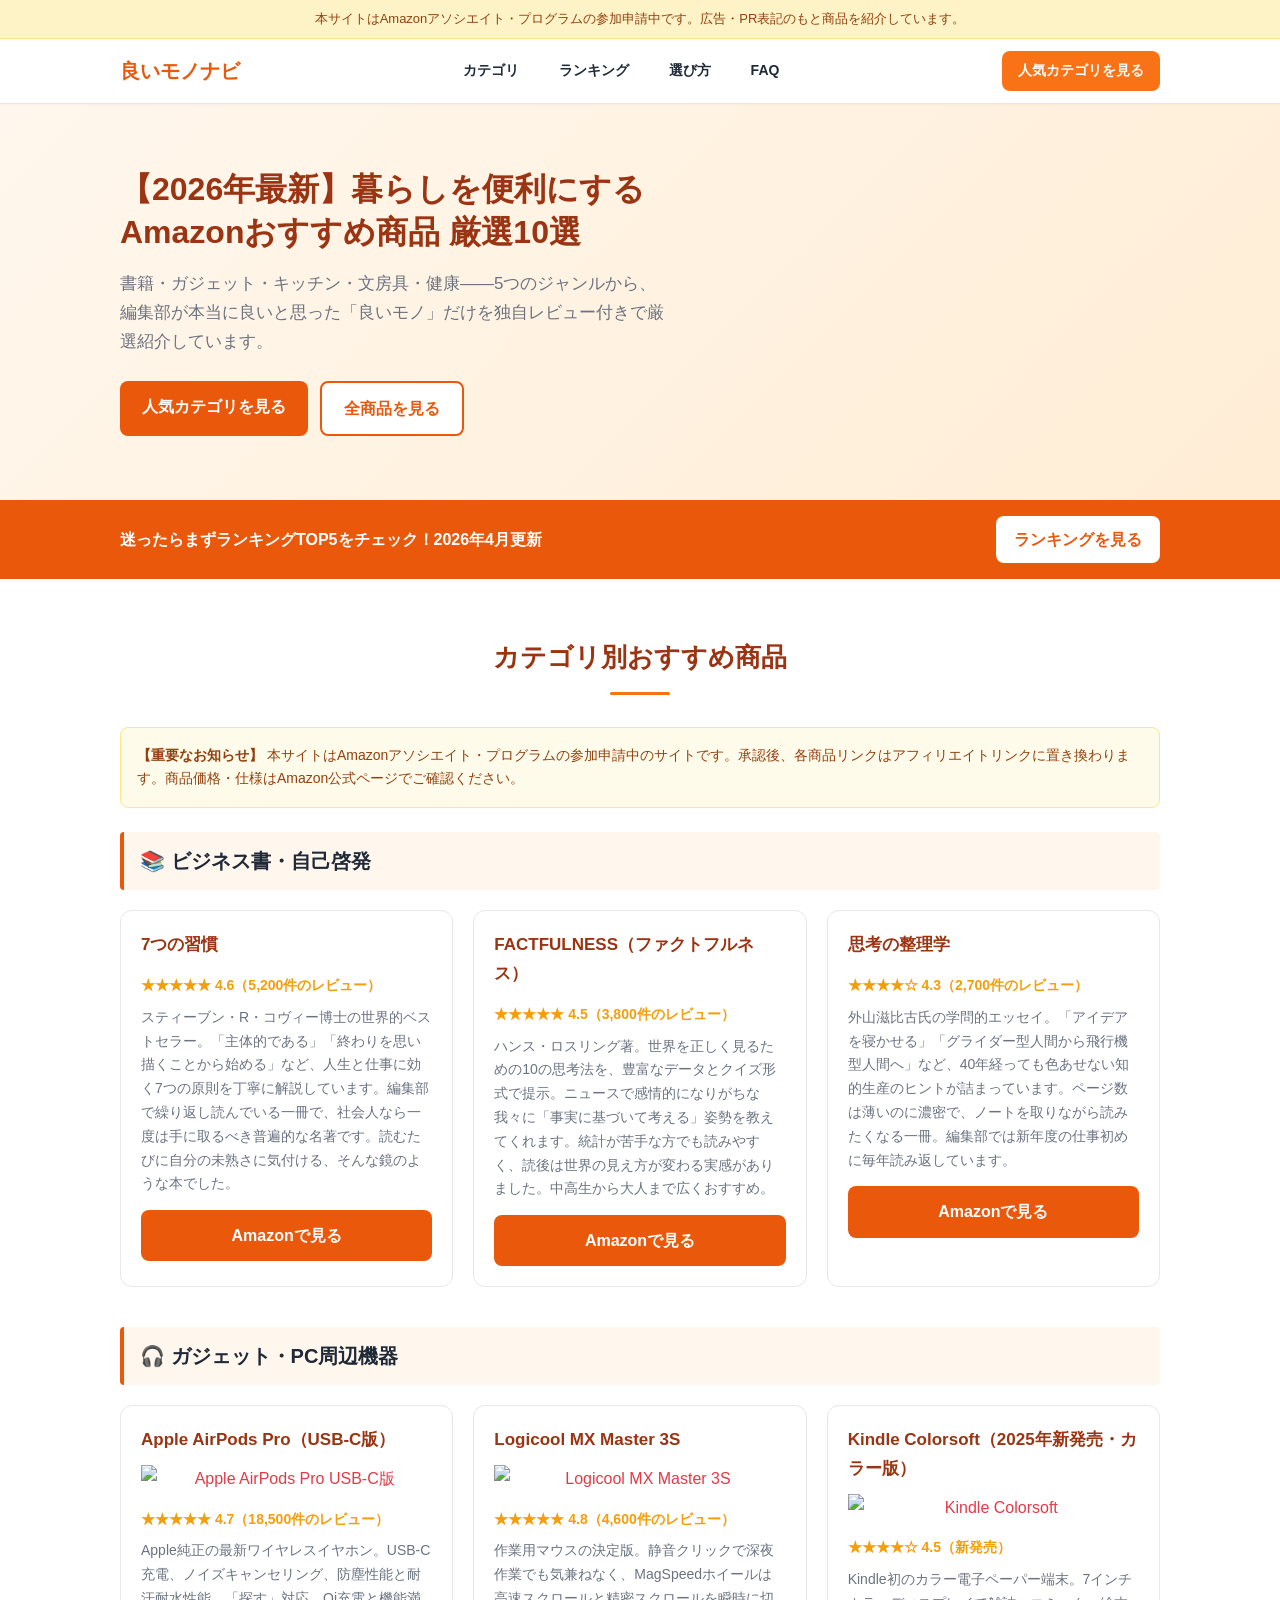
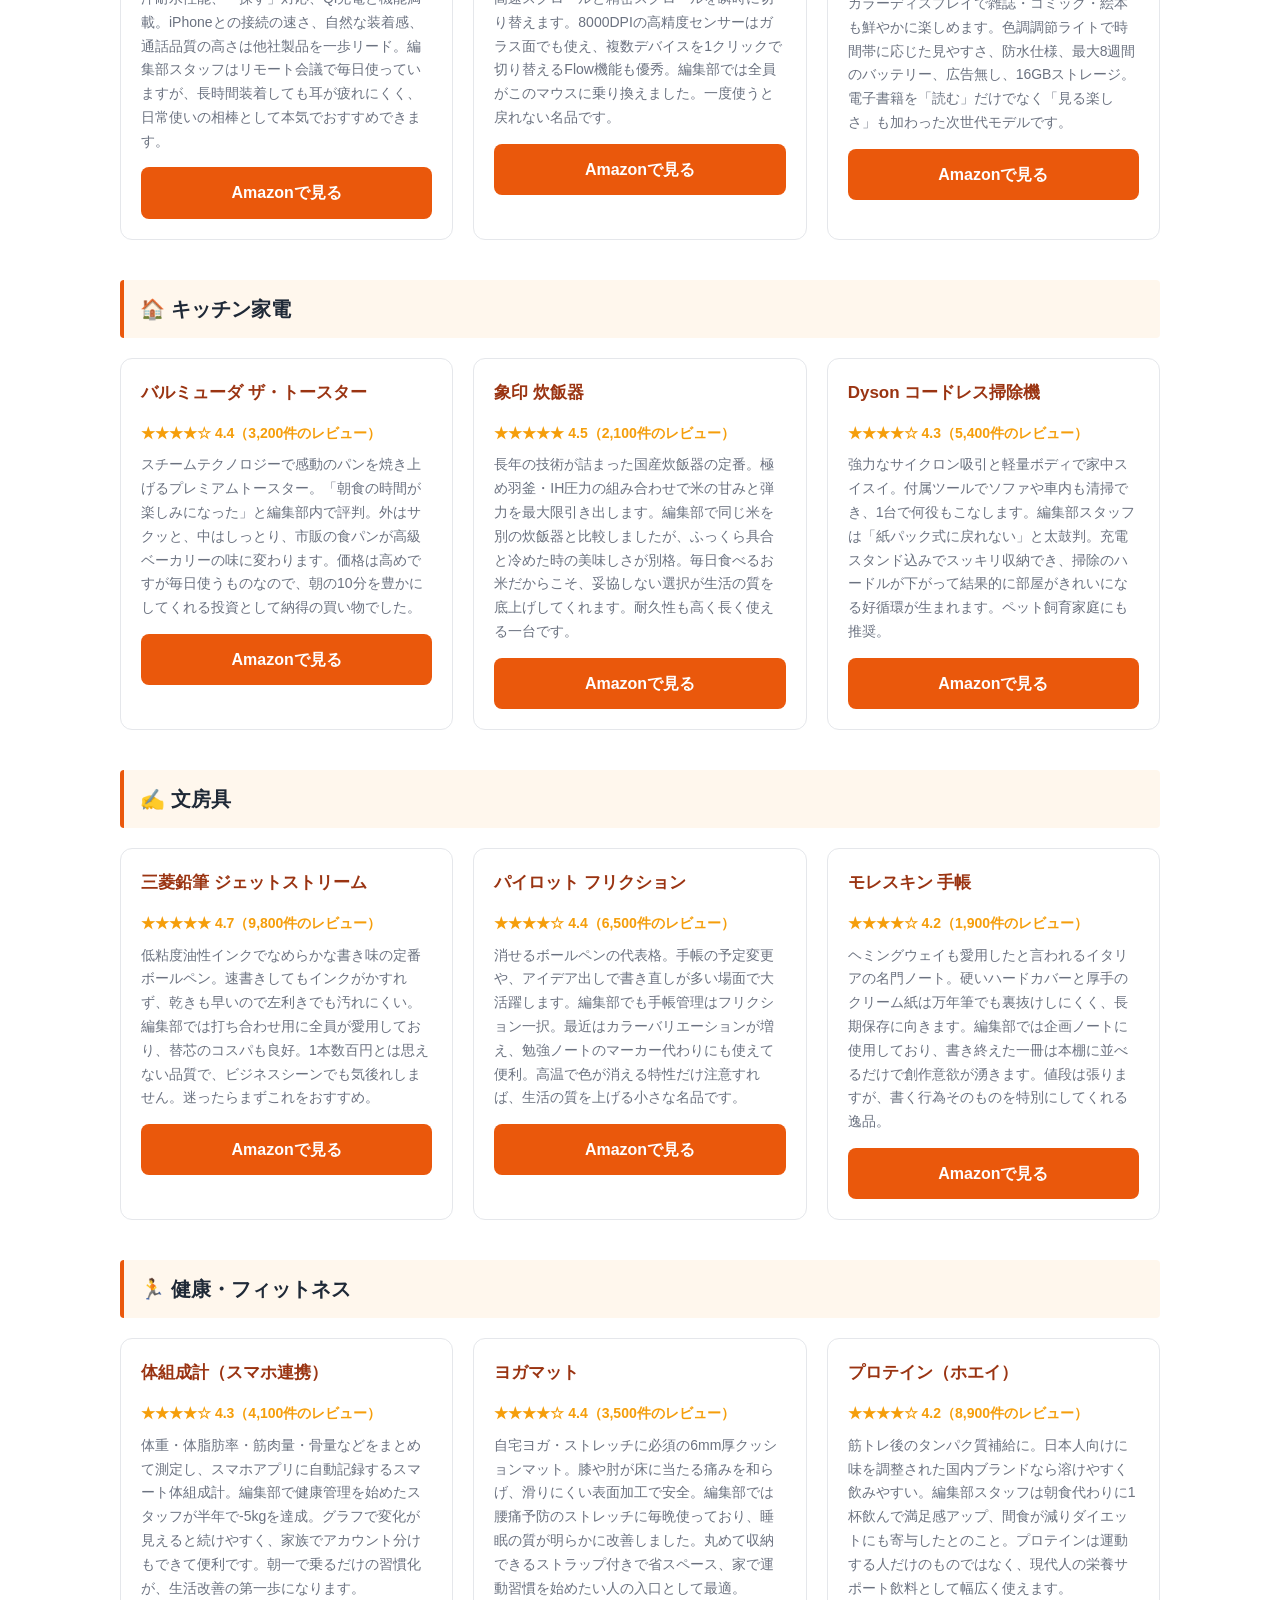
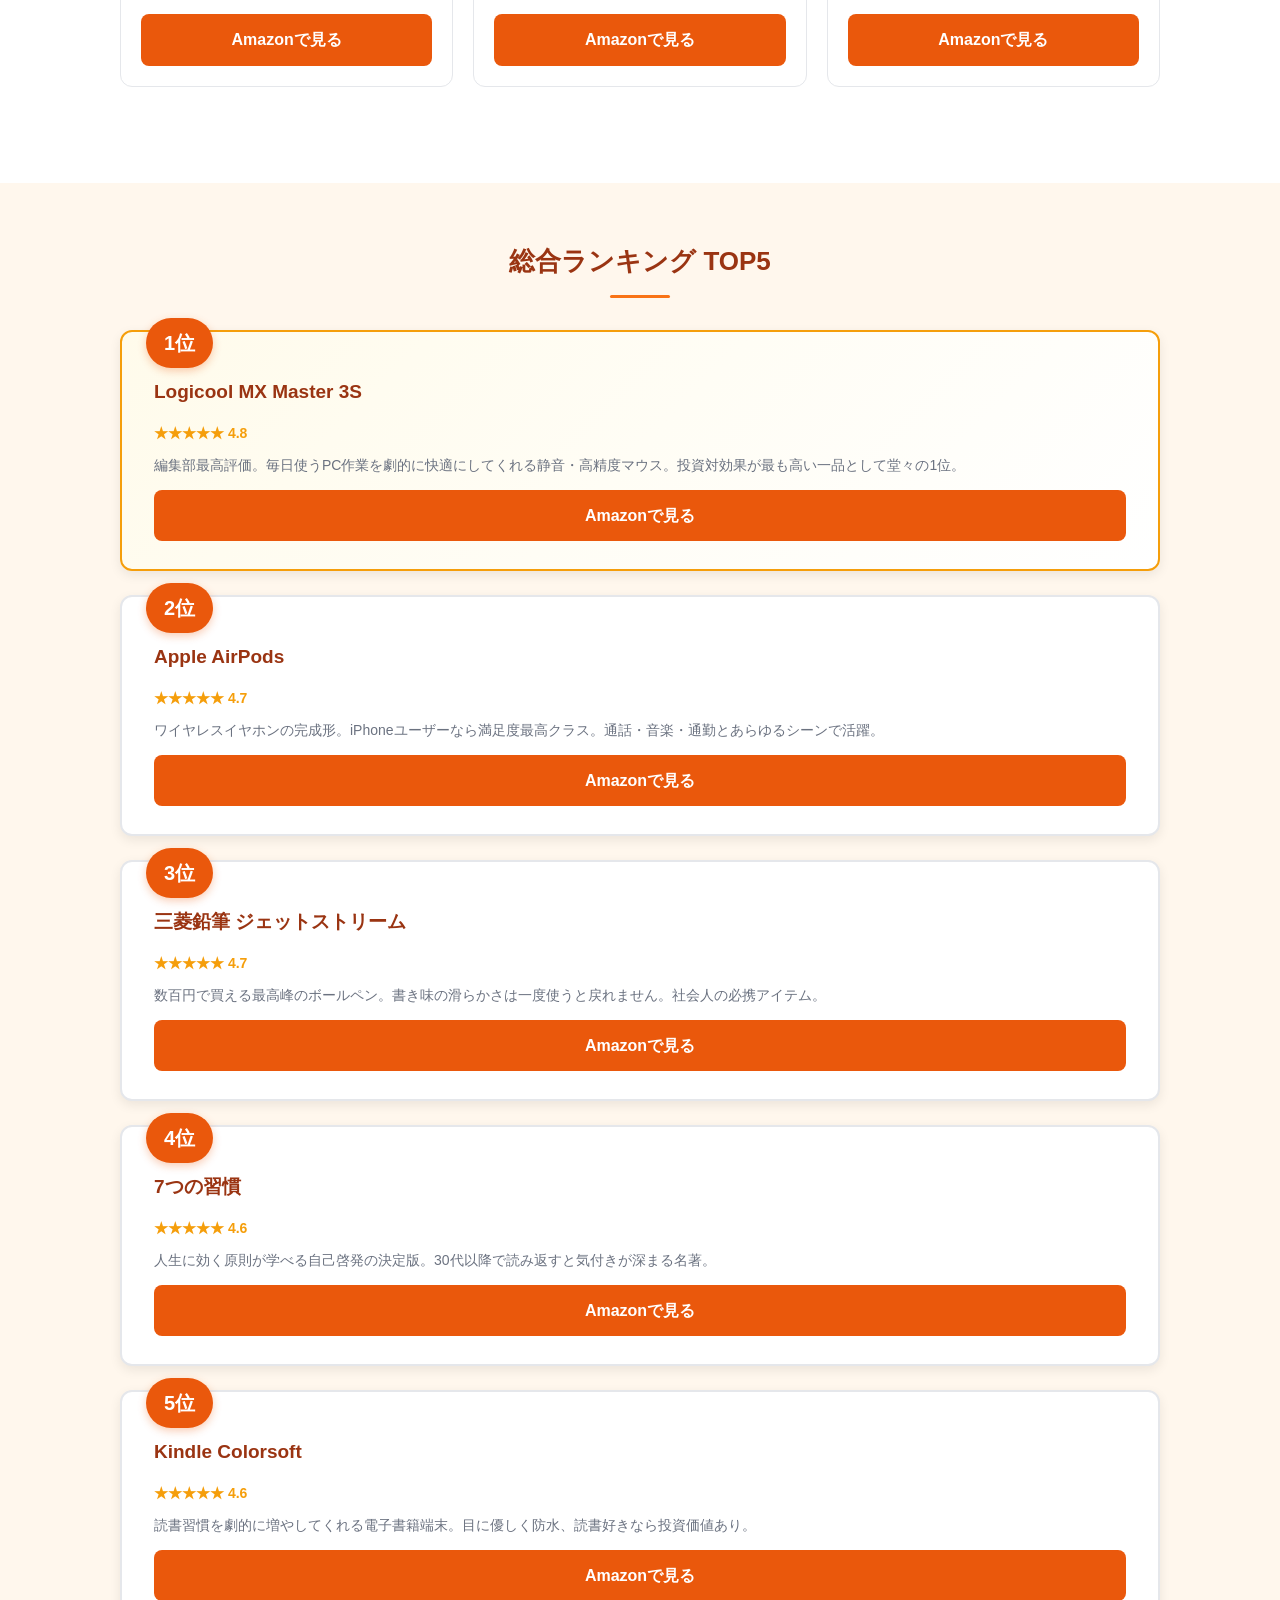
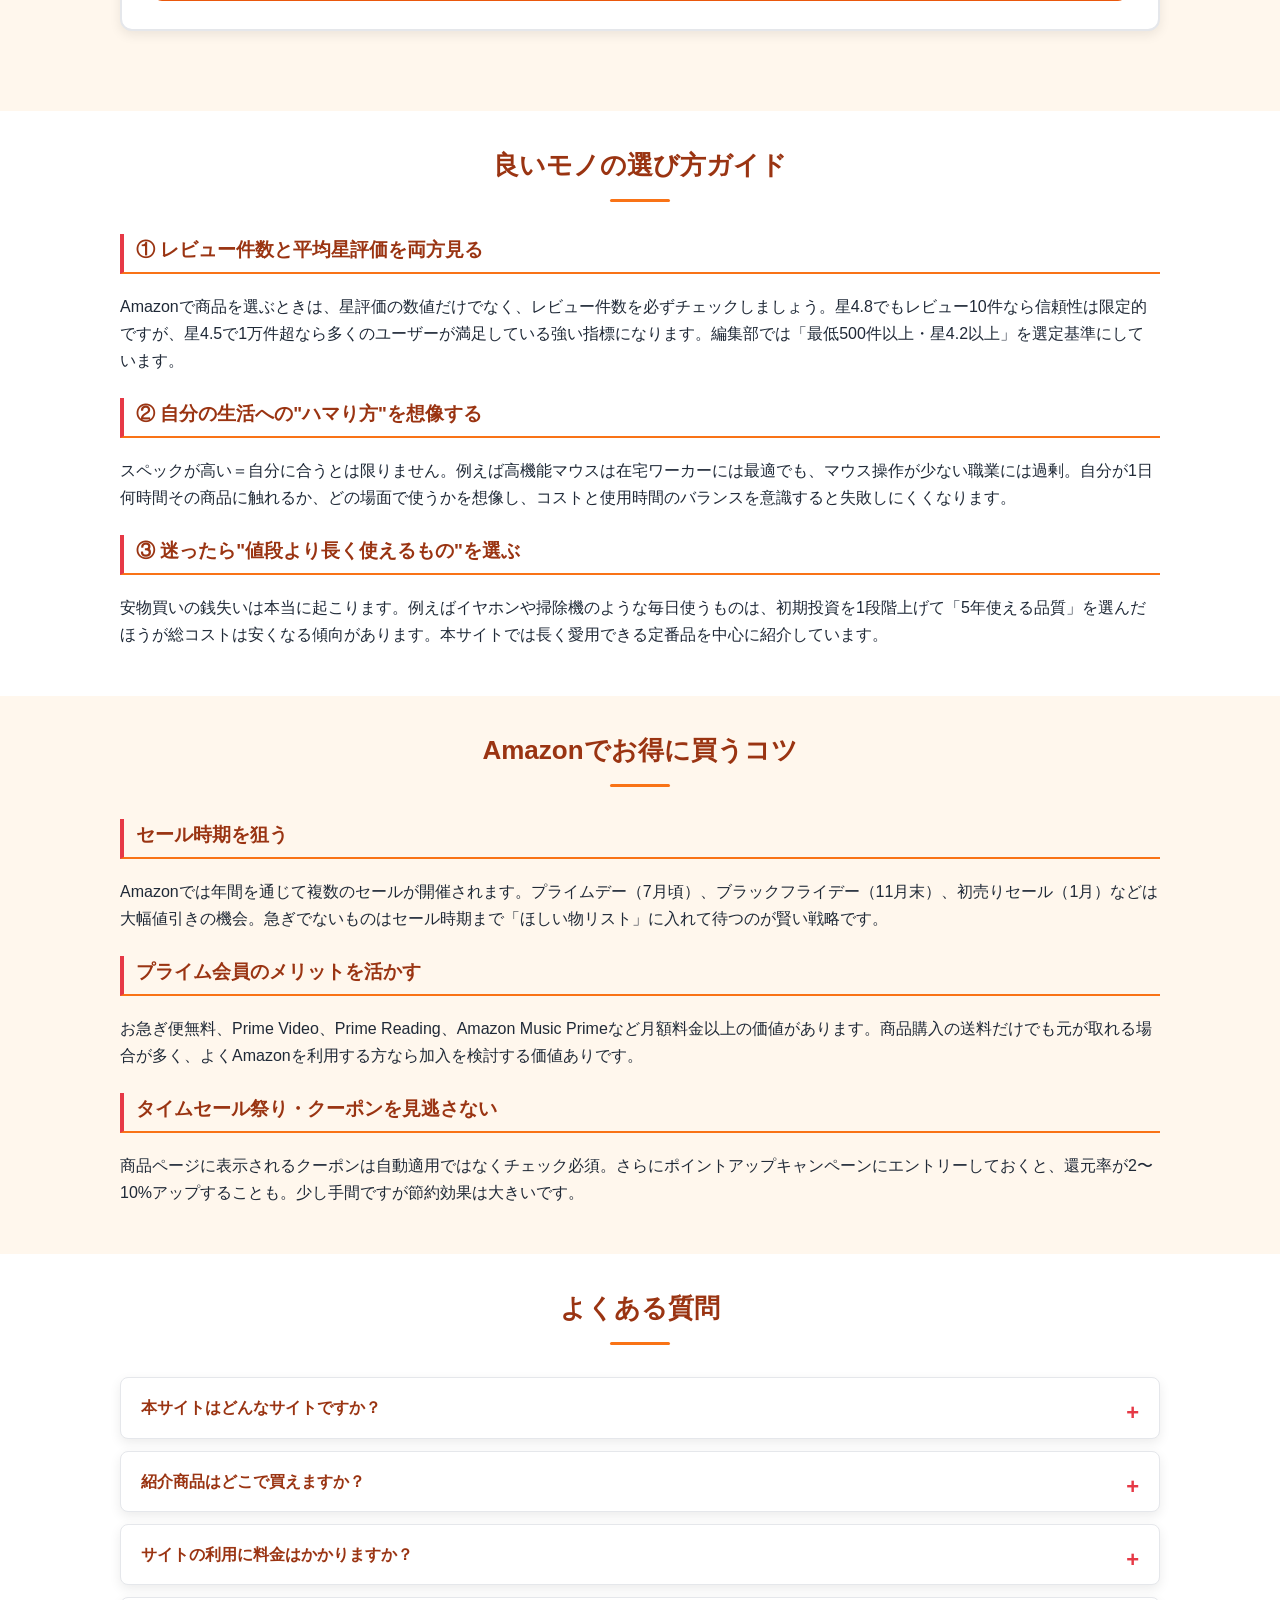
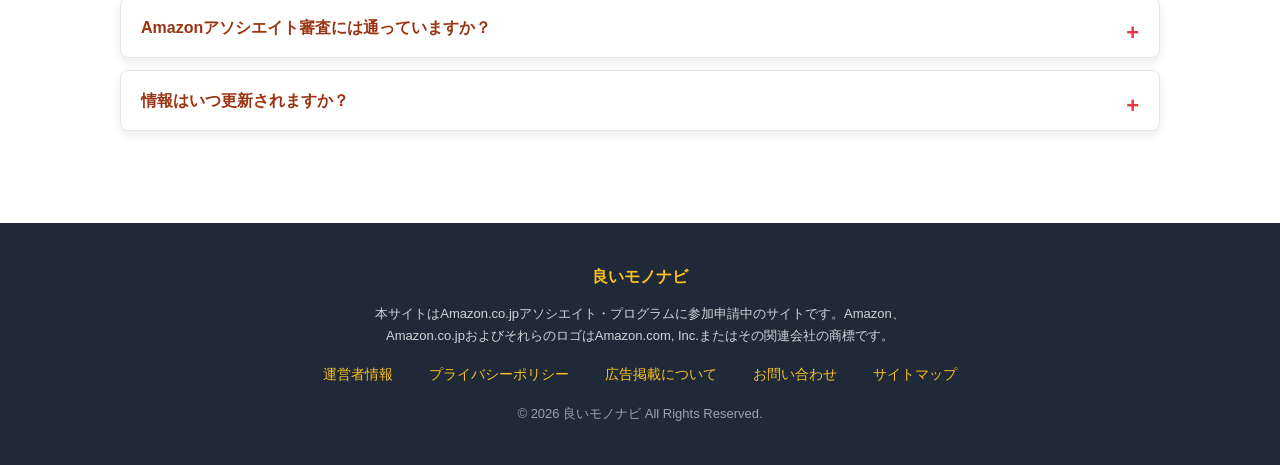
==== commit 0912cef1: "feat: complete Paperwhite to Colorsoft rename (JSON-LD + ranking)" ====
--- a/index.html
+++ b/index.html
@@ -130,7 +130,7 @@
     {"@type":"ListItem","position":3,"name":"思考の整理学","url":"https://www.amazon.co.jp/s?k=思考の整理学&tag=satashark-22"},
     {"@type":"ListItem","position":4,"name":"AirPods","url":"https://www.amazon.co.jp/Apple-AirPods-Pro-%E3%82%B5%E3%82%A6%E3%83%B3%E3%83%89%E3%80%81USB-C%E5%85%85%E9%9B%BB%E3%82%B1%E3%83%BC%E3%82%B9%E3%80%81%E9%98%B2%E5%A1%B5%E6%80%A7%E8%83%BD%E3%81%A8%E8%80%90%E6%B1%97%E8%80%90%E6%B0%B4%E6%80%A7%E8%83%BD%E3%80%81%E3%80%8C%E6%8E%A2%E3%81%99%E3%80%8D%E5%AF%BE%E5%BF%9C%E3%80%81Qi%E5%85%85%E9%9B%BB/dp/B0FQFQDN6K?linkCode=ll2&tag=satashark-22&linkId=4661ddf1e40a3c96a5a3f66945a6e037"},
     {"@type":"ListItem","position":5,"name":"MX Master 3S","url":"https://www.amazon.co.jp/%E3%80%90Amazon-co-jp%E9%99%90%E5%AE%9A%E3%80%91%E3%83%AD%E3%82%B8%E3%82%AF%E3%83%BC%E3%83%AB-Bluetooth-Unifying%E9%9D%9E%E5%AF%BE%E5%BF%9C-%E9%AB%98%E9%80%9F%E3%82%B9%E3%82%AF%E3%83%AD%E3%83%BC%E3%83%AB%E3%83%9B%E3%82%A4%E3%83%BC%E3%83%AB-%E2%80%BB%E5%A3%81%E7%B4%99%E3%83%80%E3%82%A6%E3%83%B3%E3%83%AD%E3%83%BC%E3%83%89%E4%BB%98%E3%81%8D/dp/B0GCM77NBL?linkCode=ll2&tag=satashark-22&linkId=a45e2efe5398187e77a9251fc19f814d"},
-    {"@type":"ListItem","position":6,"name":"Kindle Paperwhite","url":"https://www.amazon.co.jp/Amazon-Kindle-Colorsoft-16GB%E3%82%B9%E3%83%88%E3%83%AC%E3%83%BC%E3%82%B8/dp/B0CX8MT2M2?linkCode=ll2&tag=satashark-22&linkId=c03e07a7bcb3f09dfd8d6b98c94364ae"},
+    {"@type":"ListItem","position":6,"name":"Kindle Colorsoft","url":"https://www.amazon.co.jp/dp/B0CX8MT2M2?tag=satashark-22"},
     {"@type":"ListItem","position":7,"name":"バルミューダ ザ・トースター","url":"https://www.amazon.co.jp/s?k=バルミューダ+トースター&tag=satashark-22"},
     {"@type":"ListItem","position":8,"name":"象印 炊飯器","url":"https://www.amazon.co.jp/s?k=象印+炊飯器&tag=satashark-22"},
     {"@type":"ListItem","position":9,"name":"dyson 掃除機","url":"https://www.amazon.co.jp/s?k=dyson+掃除機&tag=satashark-22"},
@@ -147,7 +147,7 @@
   {"@context":"https://schema.org","@type":"Product","name":"思考の整理学","image":"https://yoi-mono.com/images/p-seiri.webp","description":"アイデアを寝かせて熟成させる思考法を説いたロングセラー。","brand":{"@type":"Brand","name":"筑摩書房"},"aggregateRating":{"@type":"AggregateRating","ratingValue":"4.3","reviewCount":"2700"}},
   {"@context":"https://schema.org","@type":"Product","name":"AirPods","image":"https://yoi-mono.com/images/p-airpods.webp","description":"Apple純正の完全ワイヤレスイヤホン。自然な装着感と高音質。","brand":{"@type":"Brand","name":"Apple"},"aggregateRating":{"@type":"AggregateRating","ratingValue":"4.7","reviewCount":"18500"}},
   {"@context":"https://schema.org","@type":"Product","name":"MX Master 3S","image":"https://yoi-mono.com/images/p-mxmaster.webp","description":"静音クリックと高精度ホイールを備えたロジクール最上位マウス。","brand":{"@type":"Brand","name":"Logicool"},"aggregateRating":{"@type":"AggregateRating","ratingValue":"4.8","reviewCount":"4600"}},
-  {"@context":"https://schema.org","@type":"Product","name":"Kindle Paperwhite","image":"https://yoi-mono.com/images/p-kindle.webp","description":"目に優しい電子ペーパーと防水機能を備えた電子書籍リーダー。","brand":{"@type":"Brand","name":"Amazon"},"aggregateRating":{"@type":"AggregateRating","ratingValue":"4.6","reviewCount":"12300"}},
+  {"@context":"https://schema.org","@type":"Product","name":"Kindle Colorsoft","image":"https://yoi-mono.com/images/p-kindle-colorsoft.webp","description":"Kindle初のカラー電子ペーパー端末。7インチカラーディスプレイ、防水、最大8週間バッテリー。","brand":{"@type":"Brand","name":"Amazon"},"aggregateRating":{"@type":"AggregateRating","ratingValue":"4.5","reviewCount":"230"}},
   {"@context":"https://schema.org","@type":"Product","name":"バルミューダ ザ・トースター","image":"https://yoi-mono.com/images/p-balmuda.webp","description":"スチームテクノロジーで感動のパンを焼き上げる人気トースター。","brand":{"@type":"Brand","name":"BALMUDA"},"aggregateRating":{"@type":"AggregateRating","ratingValue":"4.4","reviewCount":"3200"}},
   {"@context":"https://schema.org","@type":"Product","name":"象印 炊飯器","image":"https://yoi-mono.com/images/p-zojirushi.webp","description":"長年の技術で米の甘みを引き出す定番の国産炊飯器。","brand":{"@type":"Brand","name":"象印"},"aggregateRating":{"@type":"AggregateRating","ratingValue":"4.5","reviewCount":"2100"}},
   {"@context":"https://schema.org","@type":"Product","name":"dyson 掃除機","image":"https://yoi-mono.com/images/p-dyson.webp","description":"強力吸引と軽量設計で人気のコードレスクリーナー。","brand":{"@type":"Brand","name":"Dyson"},"aggregateRating":{"@type":"AggregateRating","ratingValue":"4.3","reviewCount":"5400"}},
@@ -311,12 +311,6 @@
           <a href="https://www.amazon.co.jp/%E3%80%90Amazon-co-jp%E9%99%90%E5%AE%9A%E3%80%91%E3%83%AD%E3%82%B8%E3%82%AF%E3%83%BC%E3%83%AB-Bluetooth-Unifying%E9%9D%9E%E5%AF%BE%E5%BF%9C-%E9%AB%98%E9%80%9F%E3%82%B9%E3%82%AF%E3%83%AD%E3%83%BC%E3%83%AB%E3%83%9B%E3%82%A4%E3%83%BC%E3%83%AB-%E2%80%BB%E5%A3%81%E7%B4%99%E3%83%80%E3%82%A6%E3%83%B3%E3%83%AD%E3%83%BC%E3%83%89%E4%BB%98%E3%81%8D/dp/B0GCM77NBL?linkCode=ll2&tag=satashark-22&linkId=a45e2efe5398187e77a9251fc19f814d" class="btn btn-primary btn-block" rel="nofollow sponsored" target="_blank">Amazonで見る</a>
         </article>
         <article class="product-card">
-          <h4 class="product-name">Kindle Paperwhite</h4>
-          <p class="product-rating">★★★★★ 4.6（12,300件のレビュー）</p>
-          <p class="product-desc">読書専用の電子ペーパー端末。スマホと違って通知に邪魔されず、目に優しく、防水だからお風呂でも読書可能。1回の充電で数週間持つバッテリーも嬉しい。編集部では「本を読む時間が実測で1.5倍に増えた」というスタッフも。Kindle Unlimited対応で月額料金内で名著が読み放題、コスパも抜群です。</p>
-          <a href="https://www.amazon.co.jp/s?k=Kindle+Paperwhite&tag=satashark-22" class="btn btn-primary btn-block" rel="nofollow sponsored" target="_blank">Amazonで見る</a>
-        </article>
-        <article class="product-card">
           <h4 class="product-name">Kindle Colorsoft（2025年新発売・カラー版）</h4>
           <div style="text-align:center;margin:10px 0">
             <a target="_blank" rel="nofollow sponsored" href="https://www.amazon.co.jp/dp/B0CX8MT2M2?tag=satashark-22"><img border="0" src="https://ws-fe.amazon-adsystem.com/widgets/q?_encoding=UTF8&MarketPlace=JP&ASIN=B0CX8MT2M2&ServiceVersion=20070822&ID=AsinImage&WS=1&Format=_SL250_&tag=satashark-22" alt="Kindle Colorsoft"></a><img src="https://ir-jp.amazon-adsystem.com/e/ir?t=satashark-22&l=as2&o=9&a=B0CX8MT2M2" width="1" height="1" border="0" alt="" style="border:none !important;margin:0px !important;" />
@@ -448,7 +442,7 @@
     <article class="rank-card">
       <div class="rank-badge">5位</div>
       <div>
-        <h3 class="rank-name">Kindle Paperwhite</h3>
+        <h3 class="rank-name">Kindle Colorsoft</h3>
         <p class="product-rating">★★★★★ 4.6</p>
         <p class="rank-desc">読書習慣を劇的に増やしてくれる電子書籍端末。目に優しく防水、読書好きなら投資価値あり。</p>
         <a href="https://www.amazon.co.jp/Amazon-Kindle-Colorsoft-16GB%E3%82%B9%E3%83%88%E3%83%AC%E3%83%BC%E3%82%B8/dp/B0CX8MT2M2?linkCode=ll2&tag=satashark-22&linkId=c03e07a7bcb3f09dfd8d6b98c94364ae" class="btn btn-primary btn-block" rel="nofollow sponsored" target="_blank">Amazonで見る</a>
